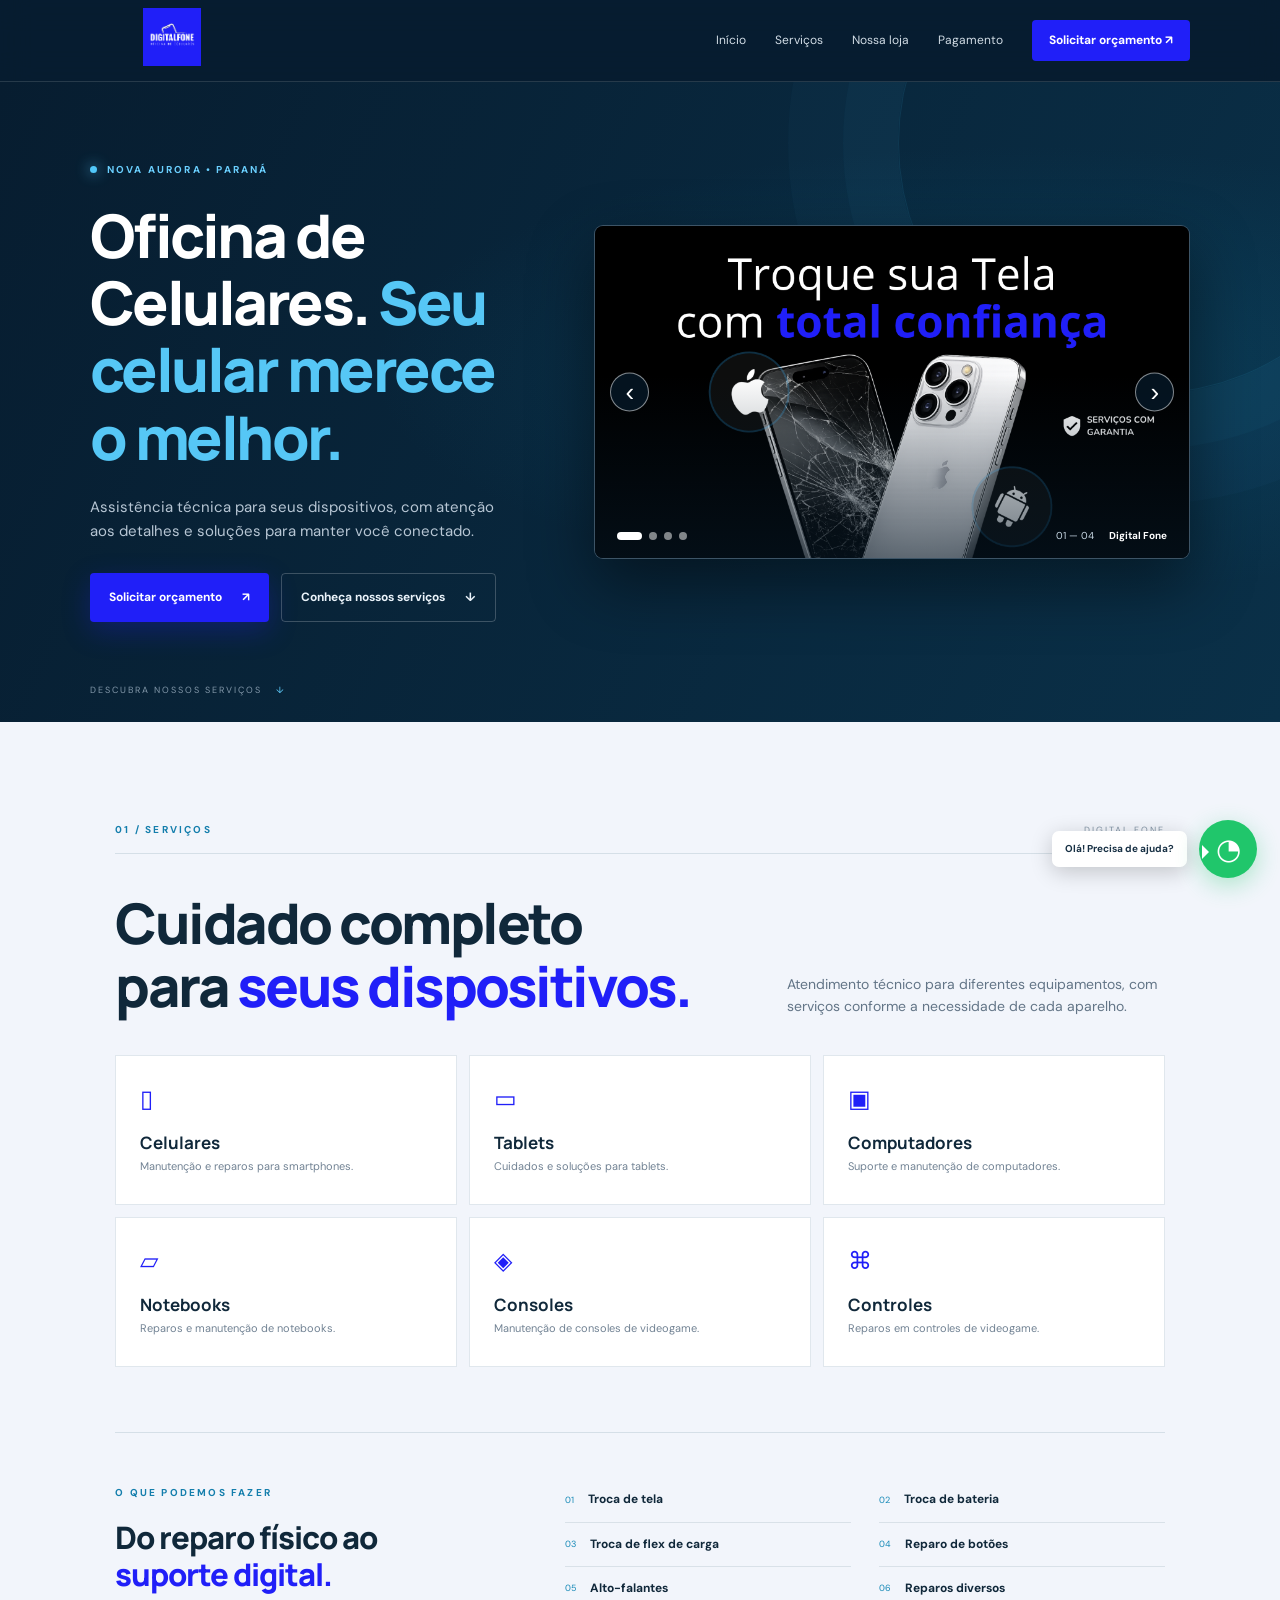
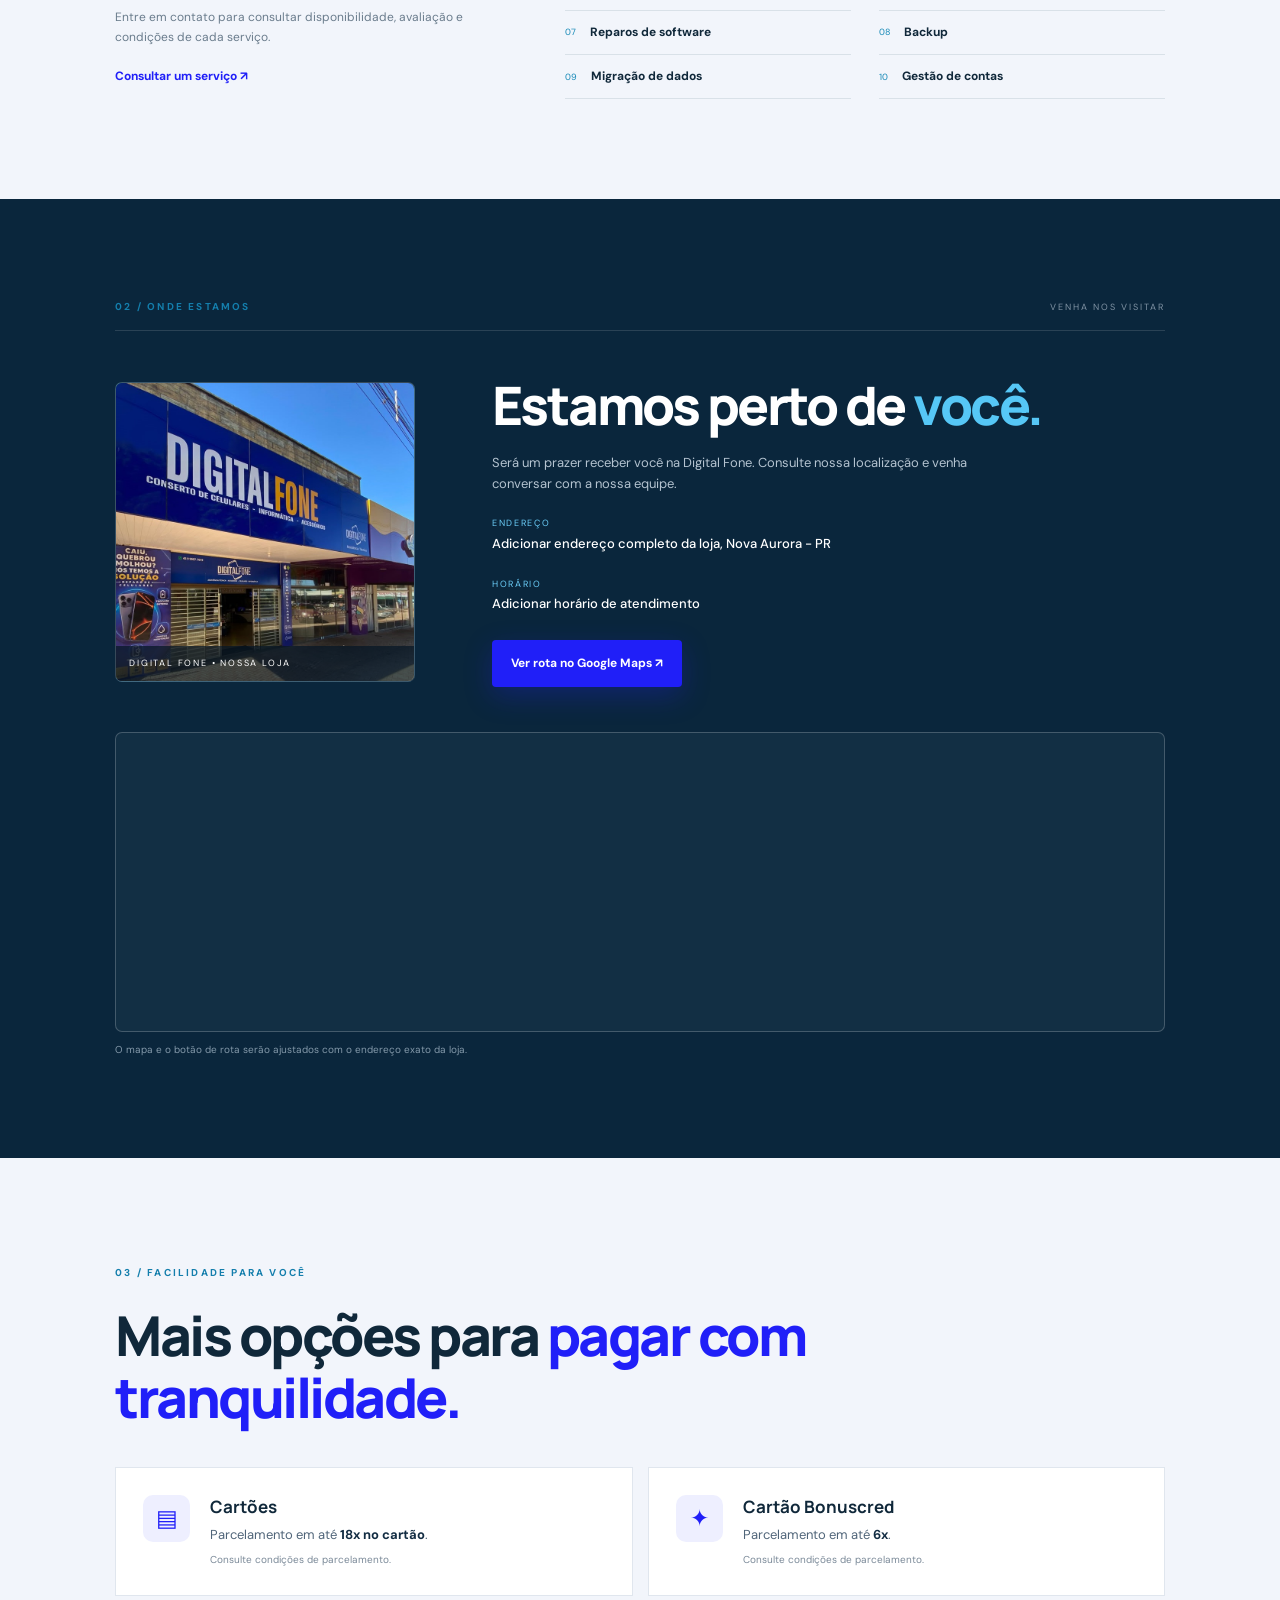
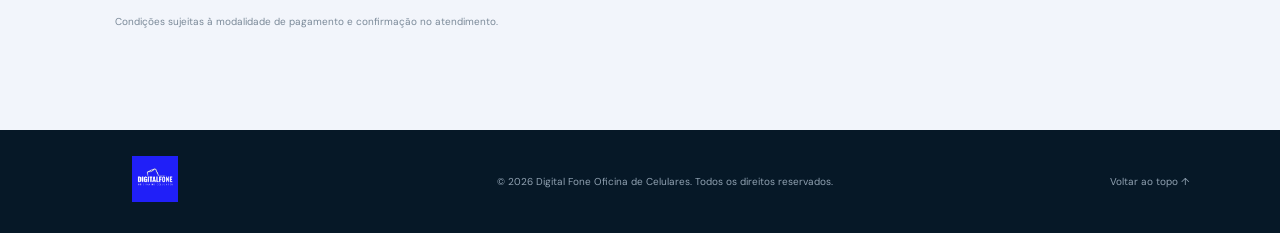
==== index.html @ 297980bb "index.html" ====
<!DOCTYPE html>
<html lang="pt-BR">
<head>
  <meta charset="UTF-8">
  <meta name="viewport" content="width=device-width, initial-scale=1.0">
  <meta name="theme-color" content="#201ff8">
  <meta name="description" content="Digital Fone Oficina de Celulares — assistência técnica para celulares, tablets, computadores, notebooks e videogames.">
  <title>Digital Fone | Oficina de Celulares</title>
  <link rel="preconnect" href="https://fonts.googleapis.com">
  <link rel="preconnect" href="https://fonts.gstatic.com" crossorigin>
  <link href="https://fonts.googleapis.com/css2?family=DM+Sans:wght@400;500;600;700&family=Manrope:wght@400;500;600;700;800&display=swap" rel="stylesheet">
  <link rel="stylesheet" href="style.css">
</head>
<body>
  <header class="topbar">
    <a class="brand" href="#inicio" aria-label="Digital Fone - início"><img src="assets/logo.png" alt="Digital Fone Oficina de Celulares"></a>
    <button class="menu-toggle" aria-label="Abrir menu" aria-expanded="false">☰</button>
    <nav class="nav" aria-label="Navegação principal">
      <a href="#inicio">Início</a><a href="#servicos">Serviços</a><a href="#loja">Nossa loja</a><a href="#pagamento">Pagamento</a>
      <a class="nav-button whatsapp-link" href="#" target="_blank" rel="noopener">Solicitar orçamento ↗</a>
    </nav>
  </header>

  <main>
    <section class="hero" id="inicio">
      <div class="hero-copy">
        <span class="eyebrow"><i></i> NOVA AURORA • PARANÁ</span>
        <h1>Oficina de Celulares. <em>Seu celular merece o melhor.</em></h1>
        <p>Assistência técnica para seus dispositivos, com atenção aos detalhes e soluções para manter você conectado.</p>
        <div class="hero-actions">
          <a class="button primary whatsapp-link" href="#" target="_blank" rel="noopener">Solicitar orçamento <span>↗</span></a>
          <a class="button secondary" href="#servicos">Conheça nossos serviços <span>↓</span></a>
        </div>
      </div>
      <div class="slider" aria-label="Destaques da Digital Fone">
        <div class="slides">
          <div class="slide active"><img src="assets/img1.png" alt="Destaque Digital Fone 1"></div>
          <div class="slide"><img src="assets/img2.png" alt="Destaque Digital Fone 2"></div>
          <div class="slide"><img src="assets/img3.png" alt="Destaque Digital Fone 3"></div>
          <div class="slide"><img src="assets/img4.png" alt="Destaque Digital Fone 4"></div>
        </div>
        <button class="slider-arrow prev" aria-label="Imagem anterior">‹</button>
        <button class="slider-arrow next" aria-label="Próxima imagem">›</button>
        <div class="slider-dots" aria-label="Selecionar imagem">
          <button class="dot active" aria-label="Ir para imagem 1"></button><button class="dot" aria-label="Ir para imagem 2"></button><button class="dot" aria-label="Ir para imagem 3"></button><button class="dot" aria-label="Ir para imagem 4"></button>
        </div>
        <div class="slider-caption"><span>01 — 04</span><b>Digital Fone</b></div>
      </div>
      <a class="down-cue" href="#servicos">DESCUBRA NOSSOS SERVIÇOS <span>↓</span></a>
    </section>

    <section class="services section" id="servicos">
      <div class="section-top"><span class="kicker">01 / SERVIÇOS</span><span class="section-index">DIGITAL FONE</span></div>
      <div class="section-heading"><h2>Cuidado completo para <em>seus dispositivos.</em></h2><p>Atendimento técnico para diferentes equipamentos, com serviços conforme a necessidade de cada aparelho.</p></div>
      <div class="device-grid">
        <article class="device-card"><span class="device-icon">▯</span><h3>Celulares</h3><p>Manutenção e reparos para smartphones.</p></article>
        <article class="device-card"><span class="device-icon">▭</span><h3>Tablets</h3><p>Cuidados e soluções para tablets.</p></article>
        <article class="device-card"><span class="device-icon">▣</span><h3>Computadores</h3><p>Suporte e manutenção de computadores.</p></article>
        <article class="device-card"><span class="device-icon">▱</span><h3>Notebooks</h3><p>Reparos e manutenção de notebooks.</p></article>
        <article class="device-card"><span class="device-icon">◈</span><h3>Consoles</h3><p>Manutenção de consoles de videogame.</p></article>
        <article class="device-card"><span class="device-icon">⌘</span><h3>Controles</h3><p>Reparos em controles de videogame.</p></article>
      </div>
      <div class="repair-area">
        <div class="repair-intro"><span class="kicker">O QUE PODEMOS FAZER</span><h3>Do reparo físico ao <em>suporte digital.</em></h3><p>Entre em contato para consultar disponibilidade, avaliação e condições de cada serviço.</p><a class="text-link whatsapp-link" href="#" target="_blank" rel="noopener">Consultar um serviço ↗</a></div>
        <div class="repair-list">
          <div><span>01</span><b>Troca de tela</b></div><div><span>02</span><b>Troca de bateria</b></div>
          <div><span>03</span><b>Troca de flex de carga</b></div><div><span>04</span><b>Reparo de botões</b></div>
          <div><span>05</span><b>Alto-falantes</b></div><div><span>06</span><b>Reparos diversos</b></div>
          <div><span>07</span><b>Reparos de software</b></div><div><span>08</span><b>Backup</b></div>
          <div><span>09</span><b>Migração de dados</b></div><div><span>10</span><b>Gestão de contas</b></div>
        </div>
      </div>
    </section>

    <section class="store section" id="loja">
      <div class="section-top"><span class="kicker">02 / ONDE ESTAMOS</span><span class="section-index">VENHA NOS VISITAR</span></div>
      <div class="store-layout">
        <div class="store-photo"><img src="assets/fachada.png" alt="Fachada da loja Digital Fone"><span class="photo-label">DIGITAL FONE • NOSSA LOJA</span></div>
        <div class="store-info"><h2>Estamos perto de <em>você.</em></h2><p>Será um prazer receber você na Digital Fone. Consulte nossa localização e venha conversar com a nossa equipe.</p>
          <div class="info-line"><span>ENDEREÇO</span><b data-address>Praça dos Pioneiros nº39 Centro, Nova Aurora-PR</b></div>
          <div class="info-line"><span>HORÁRIO</span><b data-hours>Seg a Sex manhã 08:30h às 12h Tarde 13h às 18h</b></div>
          <a class="button primary" id="map-link" href="https://www.google.com/maps/search/?api=1&query=Digital+Fone+Nova+Aurora+PR" target="_blank" rel="noopener">Ver rota no Google Maps ↗</a>
        </div>
      </div>
      <div class="map-frame"><iframe title="Mapa de localização da Digital Fone" src="https://www.google.com/maps?q=Digital%20Fone%20Nova%20Aurora%20PR&output=embed" loading="lazy" referrerpolicy="no-referrer-when-downgrade"></iframe></div>
      <p class="map-note">O mapa e o botão de rota serão ajustados com o endereço exato da loja.</p>
    </section>

    <section class="payments section" id="pagamento">
      <div class="payment-content"><span class="kicker">03 / FACILIDADE PARA VOCÊ</span><h2>Mais opções para <em>pagar com tranquilidade.</em></h2>
        <div class="payment-cards">
          <article class="payment-card"><span class="payment-symbol">▤</span><div><h3>Cartões</h3><p>Parcelamento em até <strong>18x no cartão</strong>.</p><small>Consulte condições de parcelamento.</small></div></article>
          <article class="payment-card"><span class="payment-symbol">✦</span><div><h3>Cartão Bonuscred</h3><p>Parcelamento em até <strong>6x</strong>.</p><small>Consulte condições de parcelamento.</small></div></article>
        </div>
        <p class="payment-footnote">Condições sujeitas à modalidade de pagamento e confirmação no atendimento.</p>
      </div>
    </section>
  </main>

  <footer class="footer">
    <a class="footer-brand" href="#inicio"><img src="assets/logo.png" alt="Digital Fone"></a>
    <span>© <span id="year"></span> Digital Fone Oficina de Celulares. Todos os direitos reservados.</span>
    <a href="#inicio">Voltar ao topo ↑</a>
  </footer>

  <a class="whatsapp-float whatsapp-link" href="#" target="_blank" rel="noopener" aria-label="Fale com a Digital Fone pelo WhatsApp"><span class="whatsapp-tooltip">Olá! Precisa de ajuda?</span><span class="whatsapp-mark">◔</span></a>
  <script src="script.js"></script>
</body>
</html>
---- style.css ----
:root{--petrol:#082b42;--deep:#071d30;--tech:#087eae;--accent:#201ff8;--ice:#f2f5fb;--white:#fff;--ink:#10283a;--muted:#aebdca;--line:rgba(255,255,255,.13)}
*{box-sizing:border-box;margin:0;padding:0}html{scroll-behavior:smooth;scroll-padding-top:88px}body{font-family:"DM Sans",sans-serif;background:var(--deep);color:var(--white);line-height:1.6}a{color:inherit;text-decoration:none}.topbar{height:82px;padding:0 7vw;display:flex;align-items:center;justify-content:space-between;position:sticky;top:0;z-index:50;background:rgba(7,29,48,.94);backdrop-filter:blur(15px);border-bottom:1px solid var(--line)}.brand img{width:165px;height:58px;object-fit:contain}.nav{display:flex;align-items:center;gap:29px;font-size:12px;color:#d1dce6}.nav a:not(.nav-button):hover{color:#62cfff}.nav-button{background:var(--accent);padding:11px 17px;border-radius:4px;color:#fff;font-weight:700}.menu-toggle{display:none;background:none;color:white;border:0;font-size:27px}.hero{min-height:640px;padding:70px 7vw 90px;display:grid;grid-template-columns:.85fr 1.15fr;gap:5vw;align-items:center;position:relative;overflow:hidden;background:radial-gradient(ellipse at 80% 45%,#0d5b7c55,transparent 45%),linear-gradient(115deg,#071d30,#0a3048)}.hero:before{content:"";position:absolute;width:500px;height:500px;border:1px solid #3aa8d422;border-radius:50%;right:-120px;top:-190px;box-shadow:0 0 0 55px #3aa8d20a,0 0 0 110px #3aa8d208}.hero-copy,.slider{position:relative;z-index:1}.eyebrow,.kicker{font-size:10px;letter-spacing:2.2px;color:#6bd0ff;font-weight:700}.eyebrow{display:flex;align-items:center;gap:10px}.eyebrow i{width:7px;height:7px;background:#51c8fa;border-radius:50%;box-shadow:0 0 14px #51c8fa}.hero h1,h2{font:800 clamp(38px,4.7vw,62px)/1.12 Manrope,sans-serif;letter-spacing:-2.5px;margin:24px 0}.hero h1 em,h2 em{font-style:normal;color:#56c7f6}.hero-copy>p{font-size:15px;color:#b7c6d4;max-width:430px}.hero-actions{display:flex;gap:12px;flex-wrap:wrap;margin-top:30px}.button{display:inline-flex;align-items:center;justify-content:space-between;gap:20px;padding:14px 19px;font-size:12px;font-weight:700;border-radius:4px;transition:.25s}.button:hover{transform:translateY(-3px)}.primary{background:var(--accent);color:#fff;box-shadow:0 9px 28px #201ff844}.secondary{border:1px solid #ffffff36;color:#eaf3fa}.slider{width:100%;aspect-ratio:1140/640;overflow:hidden;border-radius:9px;border:1px solid #ffffff30;box-shadow:0 25px 65px #0007;background:#102c43}.slides,.slide{position:absolute;inset:0}.slide{opacity:0;transition:opacity .8s ease}.slide.active{opacity:1}.slide img{width:100%;height:100%;object-fit:cover;display:block}.slider:after{content:"";position:absolute;inset:45% 0 0;background:linear-gradient(transparent,#06172599);pointer-events:none}.slider-arrow{position:absolute;z-index:3;top:50%;transform:translateY(-50%);width:39px;height:39px;border-radius:50%;border:1px solid #ffffff80;background:#071d30a8;color:#fff;font-size:26px;cursor:pointer}.slider-arrow:hover{background:var(--accent)}.prev{left:15px}.next{right:15px}.slider-dots{position:absolute;z-index:4;bottom:18px;left:22px;display:flex;gap:7px}.dot{width:8px;height:8px;border:0;border-radius:10px;background:#ffffff80;cursor:pointer;transition:.25s}.dot.active{width:25px;background:#fff}.slider-caption{position:absolute;z-index:4;right:22px;bottom:14px;display:flex;gap:15px;align-items:center;font-size:10px;color:#fff}.slider-caption span{color:#c9d9e5}.down-cue{position:absolute;bottom:25px;left:7vw;color:#8398aa;font-size:9px;letter-spacing:2px}.down-cue span{color:#60cfff;margin-left:10px}.section{padding:100px 9vw}.services{background:var(--ice);color:var(--ink)}.section-top{display:flex;justify-content:space-between;align-items:center;border-bottom:1px solid #d5dfe7;padding-bottom:15px}.services .kicker,.store .kicker,.payments .kicker{color:#147eac}.section-index{font-size:9px;letter-spacing:2px;color:#8093a4}.section-heading{display:grid;grid-template-columns:1fr .65fr;gap:7vw;align-items:end;margin:38px 0}.section-heading h2{font-size:clamp(37px,4.5vw,56px);margin:0}.section-heading h2 em{color:var(--accent)}.section-heading p{font-size:14px;color:#637587;max-width:370px}.device-grid{display:grid;grid-template-columns:repeat(3,1fr);gap:12px}.device-card{background:#fff;padding:24px;border:1px solid #e0e7ed;min-height:150px;transition:.3s}.device-card:hover{transform:translateY(-5px);border-color:#201ff866;box-shadow:0 15px 30px #0c2b4210}.device-icon{font-size:24px;color:var(--accent)}.device-card h3{font:700 17px Manrope;margin:12px 0 4px}.device-card p{font-size:11px;color:#728394}.repair-area{margin-top:65px;display:grid;grid-template-columns:.75fr 1.25fr;gap:7vw;padding-top:45px;border-top:1px solid #d5dfe7}.repair-intro h3{font:800 31px/1.2 Manrope;letter-spacing:-1px;margin:15px 0}.repair-intro h3 em{font-style:normal;color:var(--accent)}.repair-intro p{font-size:12px;color:#6a7c8c}.text-link{display:inline-block;margin-top:20px;color:var(--accent);font-size:12px;font-weight:700}.repair-list{display:grid;grid-template-columns:1fr 1fr;column-gap:28px}.repair-list div{display:flex;gap:14px;align-items:center;padding:12px 0;border-bottom:1px solid #d9e1e8}.repair-list span{font-size:9px;color:#1689b7}.repair-list b{font-size:12px}.store{background:#0a263c}.store .section-top{border-color:var(--line)}.store-layout{display:grid;grid-template-columns:300px 1fr;gap:6vw;align-items:center;padding:45px 0}.store-photo{width:300px;height:300px;position:relative;border-radius:7px;overflow:hidden;background:linear-gradient(135deg,#154764,#071d30);border:1px solid #ffffff30}.store-photo img{width:100%;height:100%;object-fit:cover;display:block}.photo-label{position:absolute;bottom:0;left:0;right:0;padding:10px 13px;background:#061725bb;font-size:9px;letter-spacing:1.8px}.store-info h2{font-size:clamp(37px,4.3vw,53px);margin:0 0 17px}.store-info>p{font-size:13px;color:#b4c3d0;max-width:480px}.info-line{display:grid;gap:3px;margin-top:22px}.info-line span{font-size:9px;letter-spacing:1.7px;color:#6bcdf8}.info-line b{font-size:13px;font-weight:500}.store-info .button{margin-top:25px}.map-frame{height:300px;border-radius:7px;overflow:hidden;border:1px solid #ffffff35;background:#122f44}.map-frame iframe{width:100%;height:100%;border:0;filter:saturate(.8)}.map-note{font-size:10px;color:#8499aa;margin-top:10px}.payments{background:#f2f5fb;color:var(--ink)}.payment-content{max-width:1050px;margin:auto}.payments h2{font-size:clamp(36px,4.4vw,55px);max-width:720px;margin:22px 0 38px}.payments h2 em{color:var(--accent)}.payment-cards{display:grid;grid-template-columns:1fr 1fr;gap:15px}.payment-card{display:flex;gap:20px;align-items:flex-start;background:#fff;border:1px solid #e0e6ee;padding:27px}.payment-symbol{width:47px;height:47px;border-radius:10px;background:#eeefff;color:var(--accent);display:grid;place-items:center;font-size:23px;flex-shrink:0}.payment-card h3{font:700 17px Manrope;margin-bottom:7px}.payment-card p{font-size:13px;color:#506579}.payment-card p strong{color:#132d43}.payment-card small{display:block;font-size:10px;color:#7a8998;margin-top:7px}.payment-footnote{font-size:10px;color:#7a8998;margin-top:18px}.footer{padding:26px 7vw;display:flex;justify-content:space-between;align-items:center;gap:20px;background:#061827;color:#91a2b2;font-size:10px}.footer-brand img{width:130px;height:46px;object-fit:contain}.footer a:last-child:hover{color:#fff}.whatsapp-float{position:fixed;right:23px;bottom:22px;z-index:60;display:flex;align-items:center;gap:12px}.whatsapp-mark{width:58px;height:58px;border-radius:50%;display:grid;place-items:center;background:#20c66b;color:white;font-size:29px;box-shadow:0 7px 25px #20c66b55;animation:pulse 2s infinite}.whatsapp-tooltip{background:#fff;color:#173044;padding:10px 13px;border-radius:7px;font-size:10px;font-weight:700;box-shadow:0 5px 22px #0003;animation:float 3s ease-in-out infinite}.whatsapp-tooltip:after{content:"";position:absolute;right:55px;bottom:19px;border:7px solid transparent;border-left-color:#fff;transform:translateX(100%)}.reveal{opacity:0;transform:translateY(20px);transition:.7s}.reveal.visible{opacity:1;transform:none}@keyframes pulse{50%{box-shadow:0 7px 25px #20c66b55,0 0 0 10px #20c66b18}}@keyframes float{50%{transform:translateY(-5px)}}
@media(max-width:900px){.topbar{padding:0 5vw}.menu-toggle{display:block}.nav{display:none;position:absolute;top:81px;left:0;right:0;padding:22px 6vw;background:#071d30;flex-direction:column;align-items:stretch;gap:17px}.nav.open{display:flex}.nav-button{text-align:center}.hero{grid-template-columns:1fr;padding:65px 6vw 85px;gap:38px}.hero-copy{max-width:650px}.slider{max-width:760px}.section{padding:80px 7vw}.store-layout{grid-template-columns:260px 1fr;gap:35px}.store-photo{width:260px;height:260px}}
@media(max-width:600px){.topbar{height:72px}.brand img{width:145px;height:52px}.nav{top:71px}.hero h1{font-size:43px;letter-spacing:-1.8px}.hero{padding-top:55px}.hero-actions{flex-direction:column}.button{width:100%}.slider-arrow{width:32px;height:32px;font-size:21px}.slider-dots{bottom:12px;left:13px}.slider-caption{right:13px;bottom:8px}.section{padding:68px 6vw}.section-heading{grid-template-columns:1fr;gap:15px;margin:28px 0}.section-heading h2,.payments h2{font-size:39px}.device-grid{grid-template-columns:repeat(2,1fr)}.device-card{padding:17px;min-height:145px}.device-card h3{font-size:14px}.repair-area{grid-template-columns:1fr;gap:25px;margin-top:45px}.repair-list{column-gap:15px}.repair-list b{font-size:10px}.store-layout{grid-template-columns:1fr;gap:28px}.store-photo{width:100%;max-width:300px;height:auto;aspect-ratio:1}.store-info h2{font-size:41px}.map-frame{height:260px}.payment-cards{grid-template-columns:1fr}.payment-card{padding:20px}.footer{padding:23px 6vw;flex-wrap:wrap}.footer span{order:3;width:100%}.whatsapp-float{right:15px;bottom:15px}.whatsapp-mark{width:54px;height:54px}}
@media(prefers-reduced-motion:reduce){*,*::before,*::after{scroll-behavior:auto!important;animation-duration:.01ms!important;transition-duration:.01ms!important}.reveal{opacity:1;transform:none}}
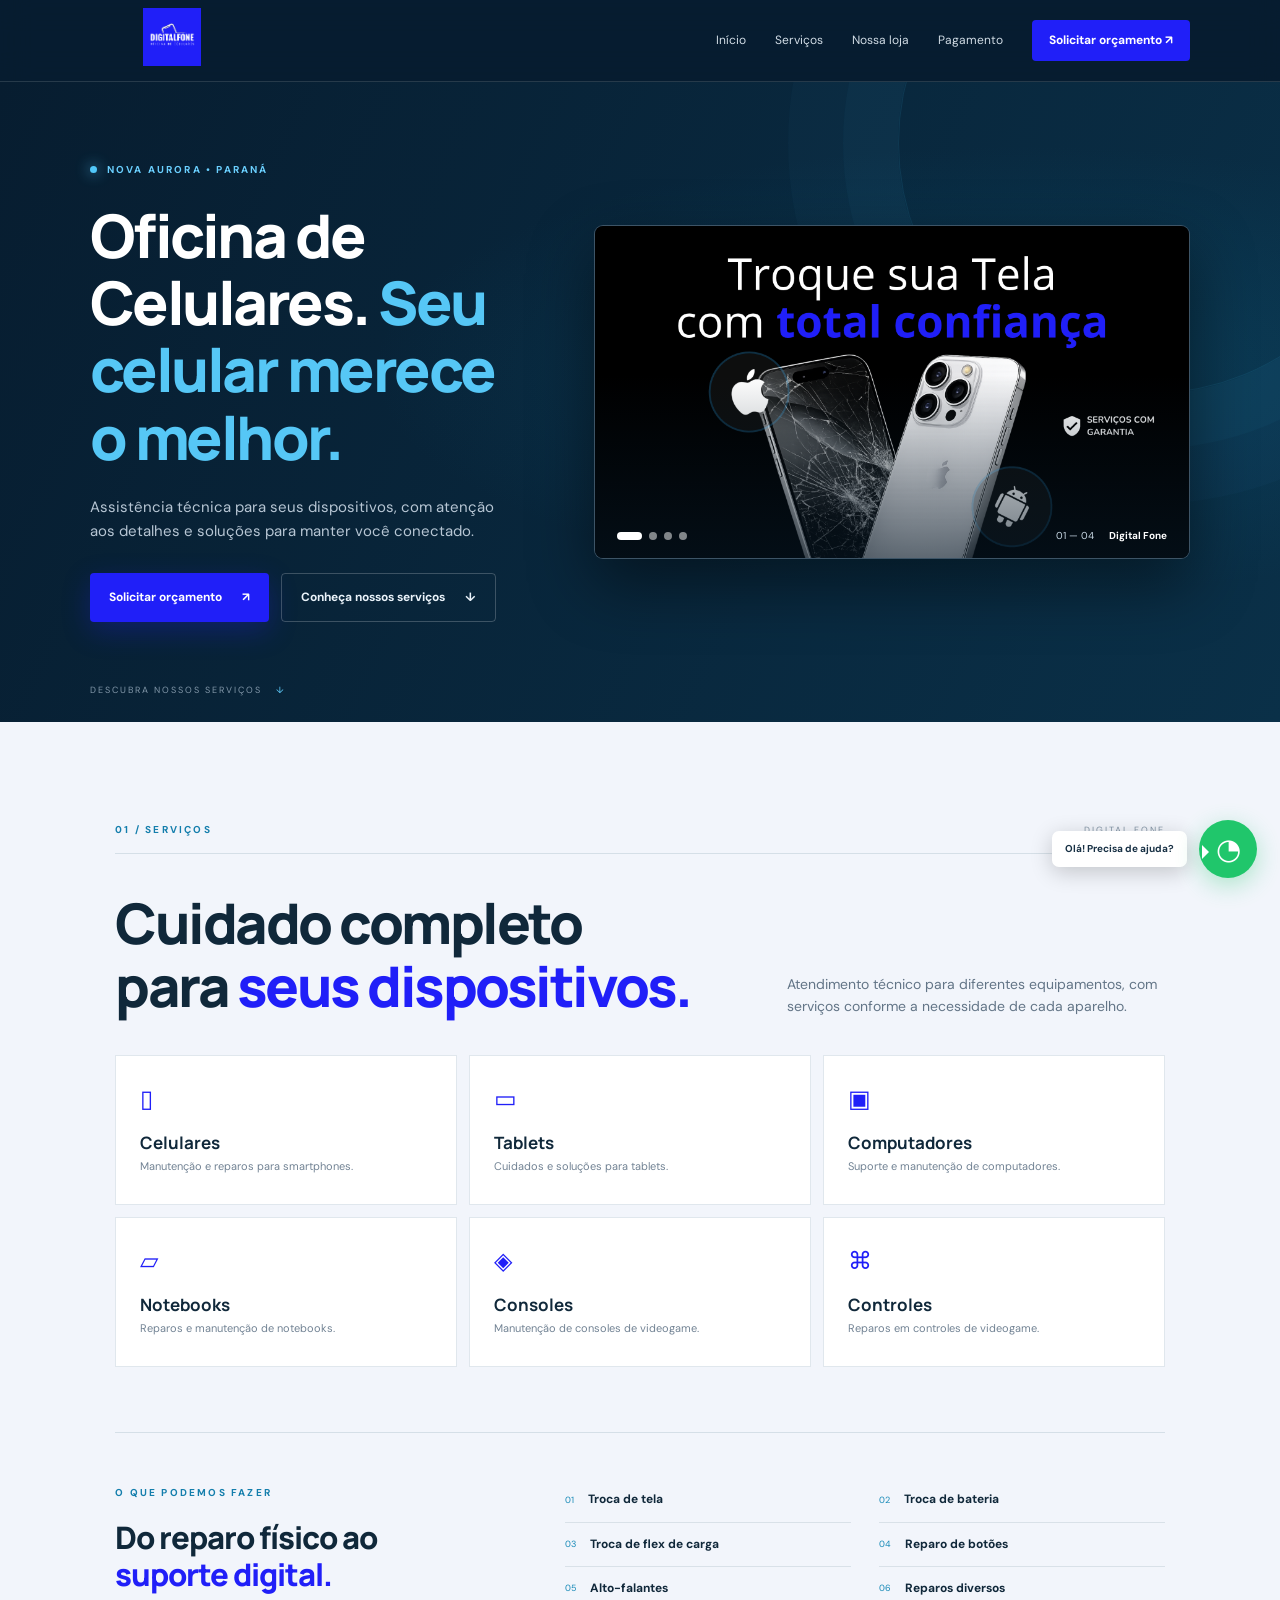
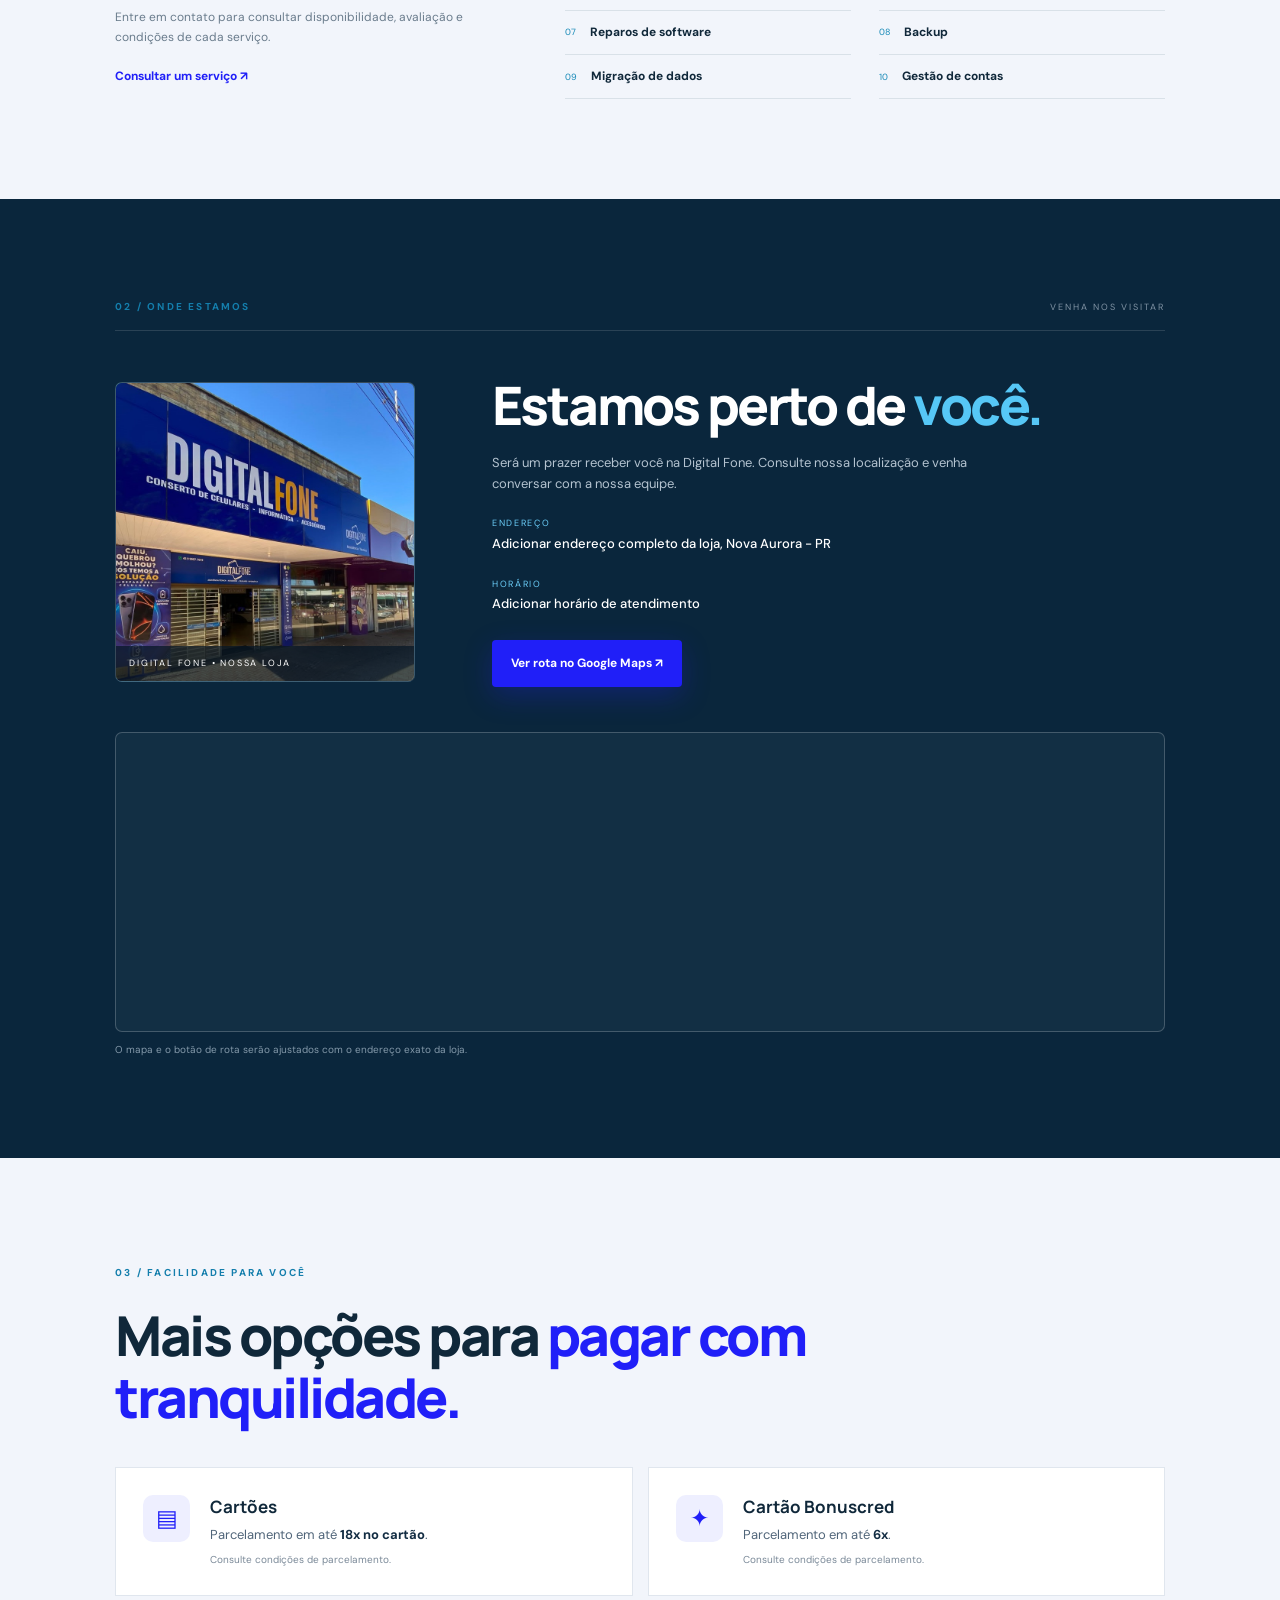
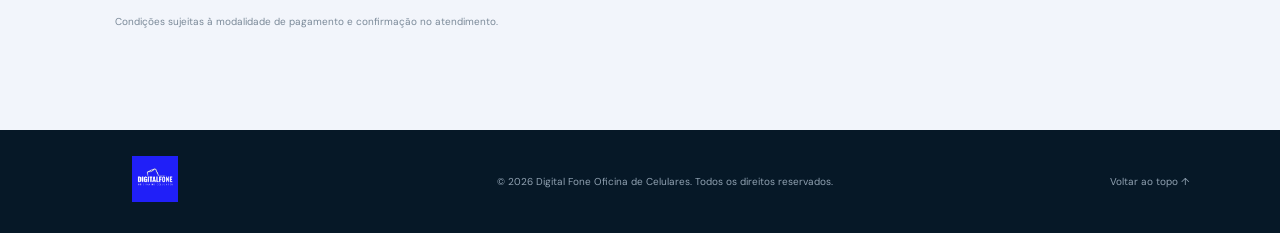
==== commit e850c77f: "index.html" ====
--- a/index.html
+++ b/index.html
@@ -10,6 +10,15 @@
   <link rel="preconnect" href="https://fonts.gstatic.com" crossorigin>
   <link href="https://fonts.googleapis.com/css2?family=DM+Sans:wght@400;500;600;700&family=Manrope:wght@400;500;600;700;800&display=swap" rel="stylesheet">
   <link rel="stylesheet" href="style.css">
+  <script>
+  const whatsappLink = "https://wa.me/5545999077019?text=Olá!%20Acessei%20o%20site%20da%20Digital%20Fone%20e%20gostaria%20de%20um%20orçamento.";
+
+  document.addEventListener("DOMContentLoaded", function () {
+    document.querySelectorAll(".whatsapp-link").forEach(function (link) {
+      link.href = whatsappLink;
+    });
+  });
+</script>
 </head>
 <body>
   <header class="topbar">
@@ -39,8 +48,6 @@
           <div class="slide"><img src="assets/img3.png" alt="Destaque Digital Fone 3"></div>
           <div class="slide"><img src="assets/img4.png" alt="Destaque Digital Fone 4"></div>
         </div>
-        <button class="slider-arrow prev" aria-label="Imagem anterior">‹</button>
-        <button class="slider-arrow next" aria-label="Próxima imagem">›</button>
         <div class="slider-dots" aria-label="Selecionar imagem">
           <button class="dot active" aria-label="Ir para imagem 1"></button><button class="dot" aria-label="Ir para imagem 2"></button><button class="dot" aria-label="Ir para imagem 3"></button><button class="dot" aria-label="Ir para imagem 4"></button>
         </div>
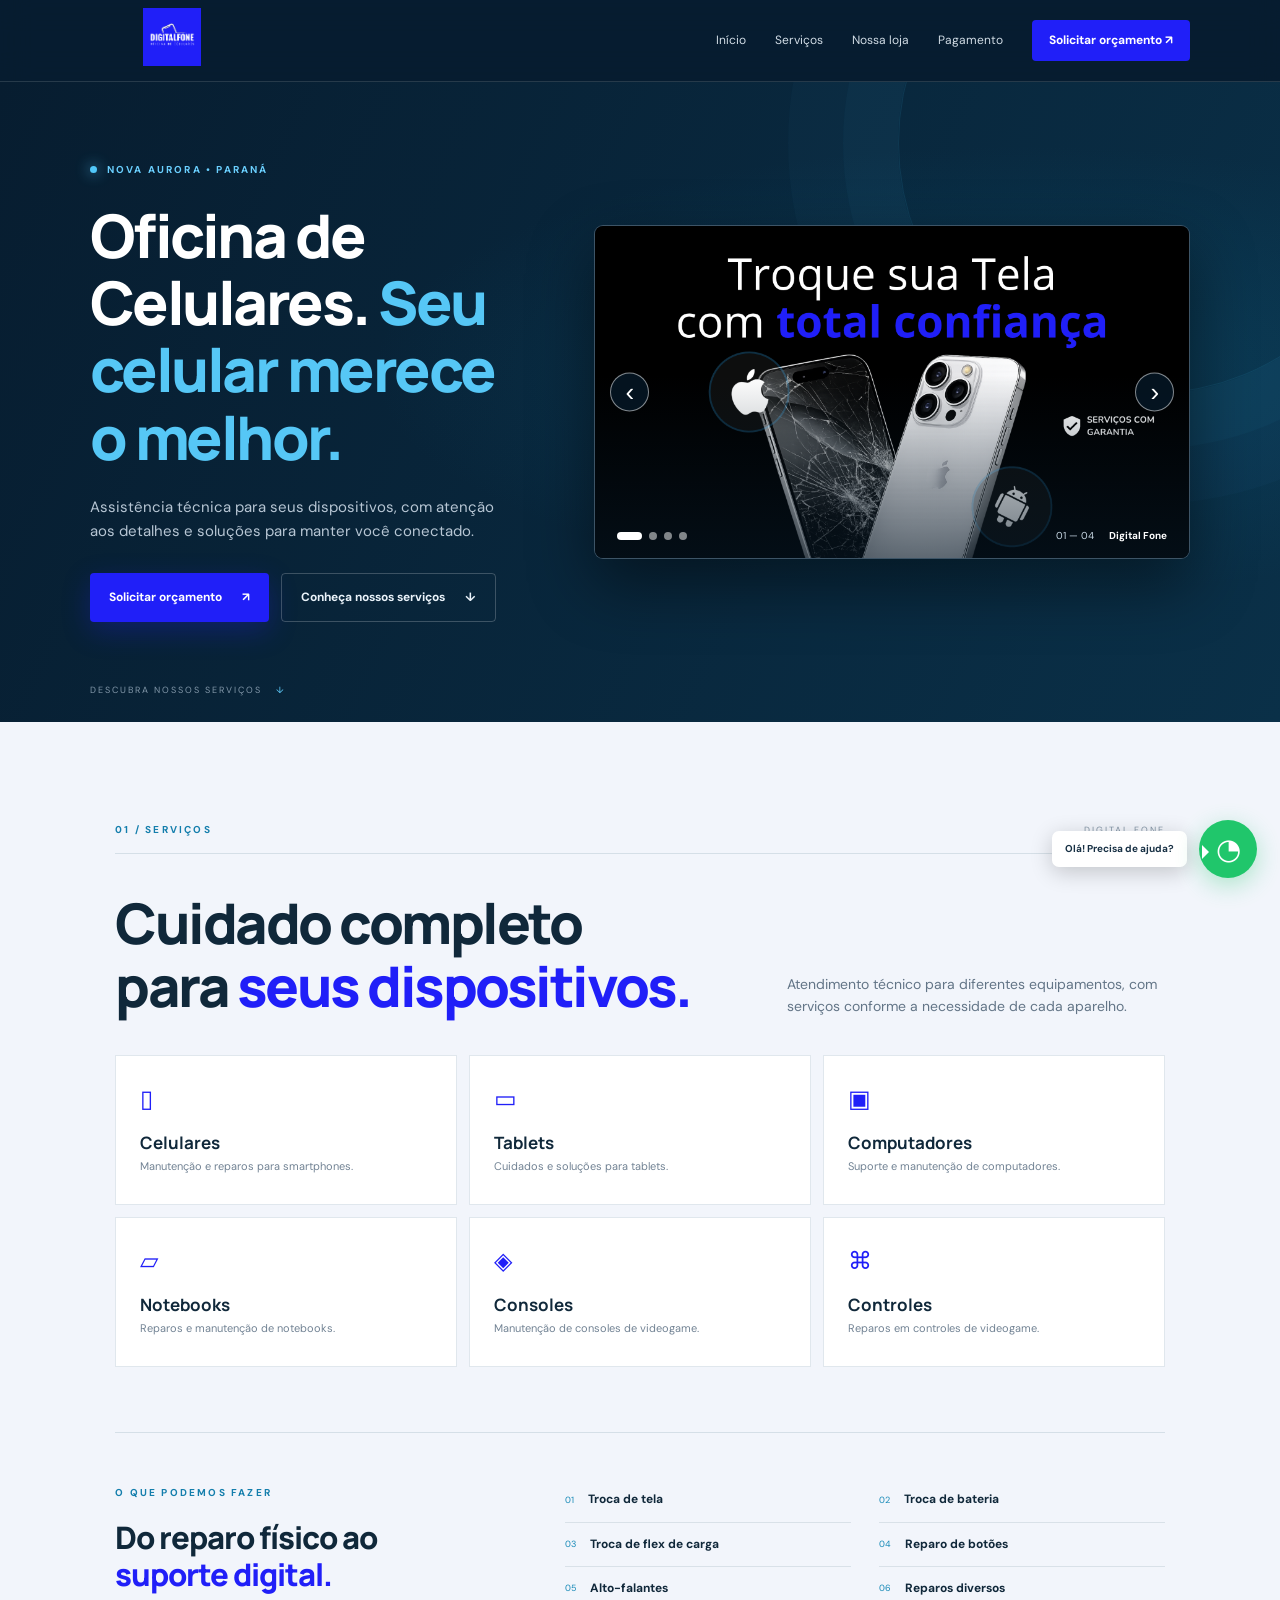
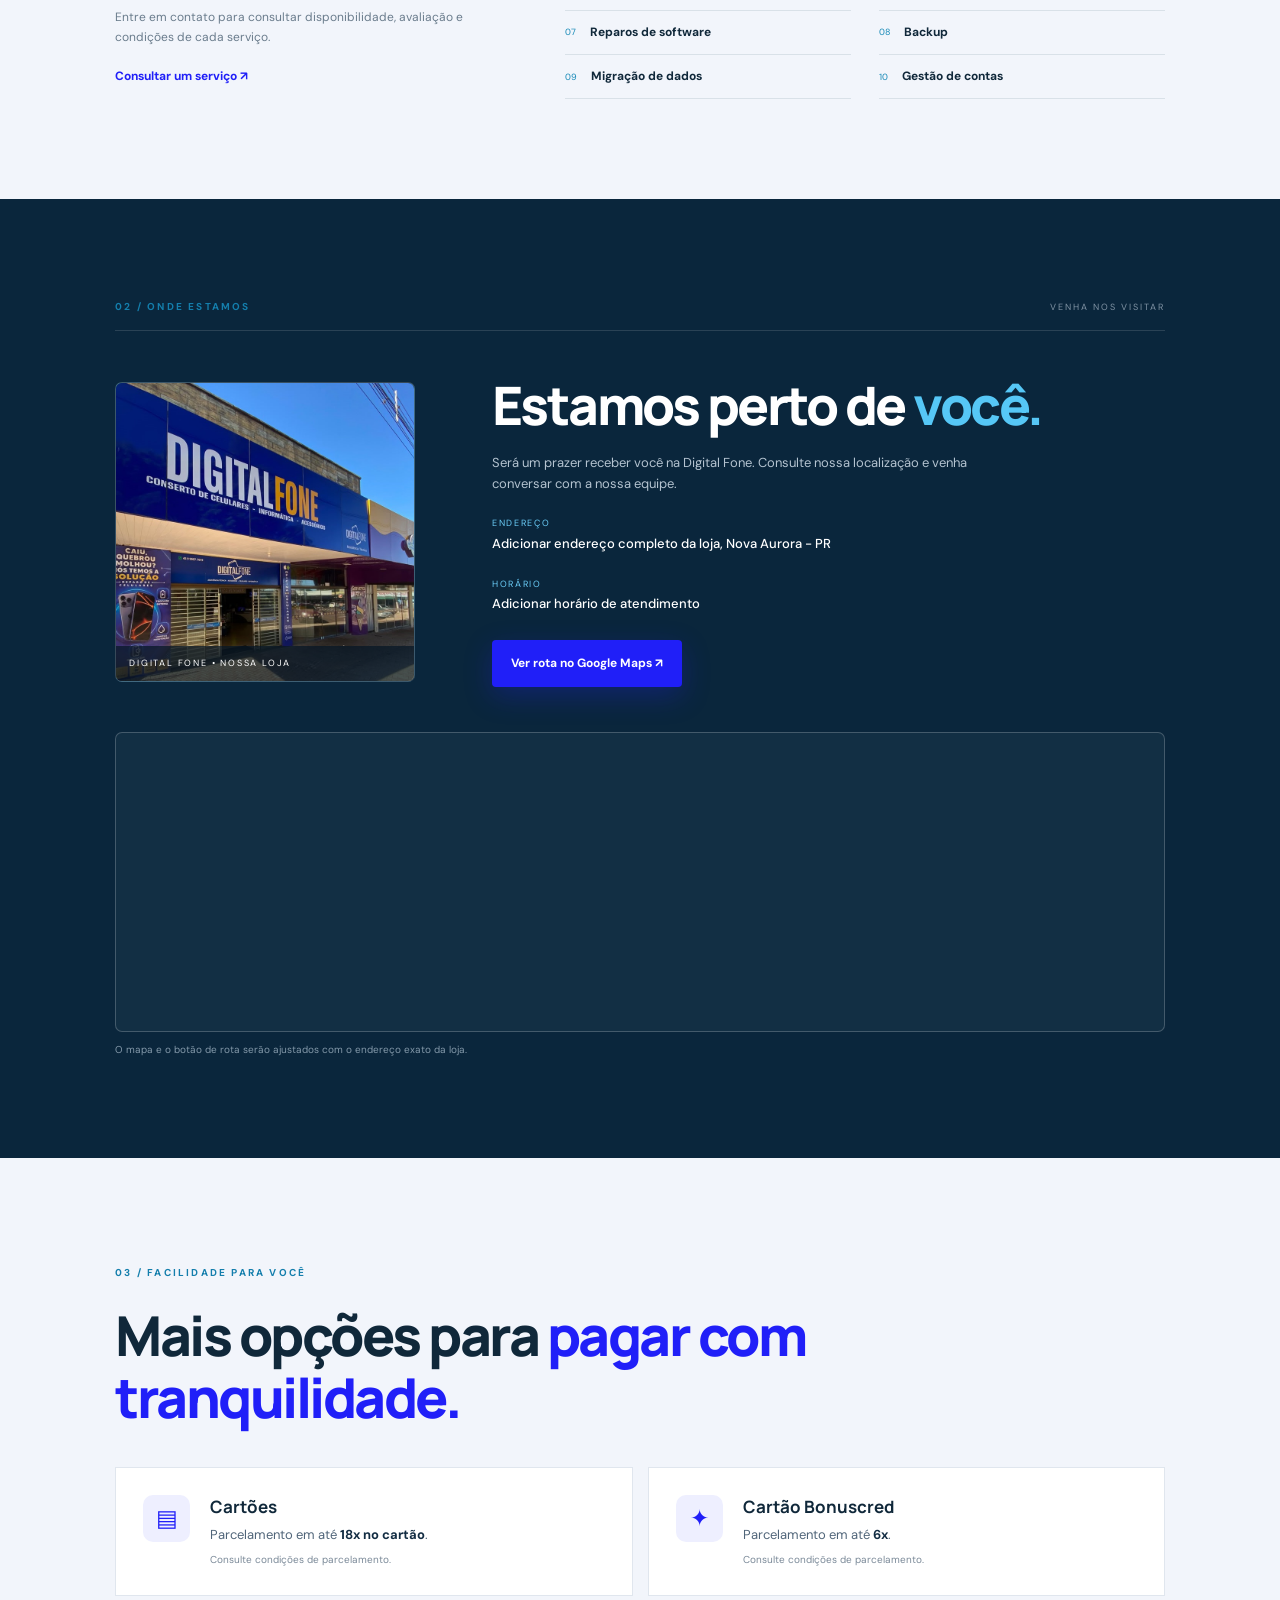
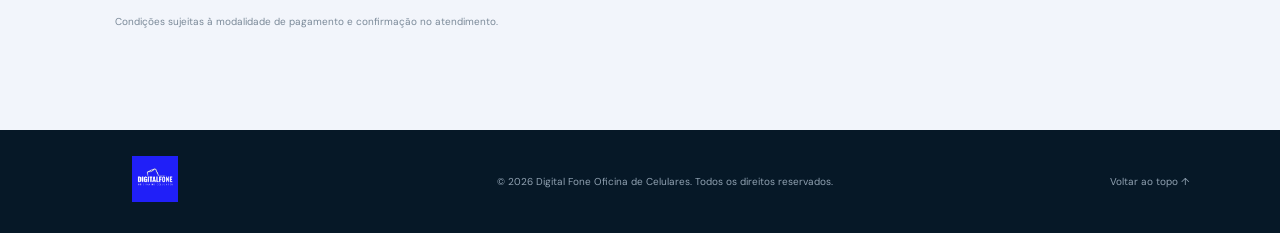
==== commit a123a25c: "Update index.html" ====
--- a/index.html
+++ b/index.html
@@ -48,6 +48,8 @@
           <div class="slide"><img src="assets/img3.png" alt="Destaque Digital Fone 3"></div>
           <div class="slide"><img src="assets/img4.png" alt="Destaque Digital Fone 4"></div>
         </div>
+        <button class="slider-arrow prev" aria-label="Imagem anterior">‹</button>
+        <button class="slider-arrow next" aria-label="Próxima imagem">›</button>
         <div class="slider-dots" aria-label="Selecionar imagem">
           <button class="dot active" aria-label="Ir para imagem 1"></button><button class="dot" aria-label="Ir para imagem 2"></button><button class="dot" aria-label="Ir para imagem 3"></button><button class="dot" aria-label="Ir para imagem 4"></button>
         </div>
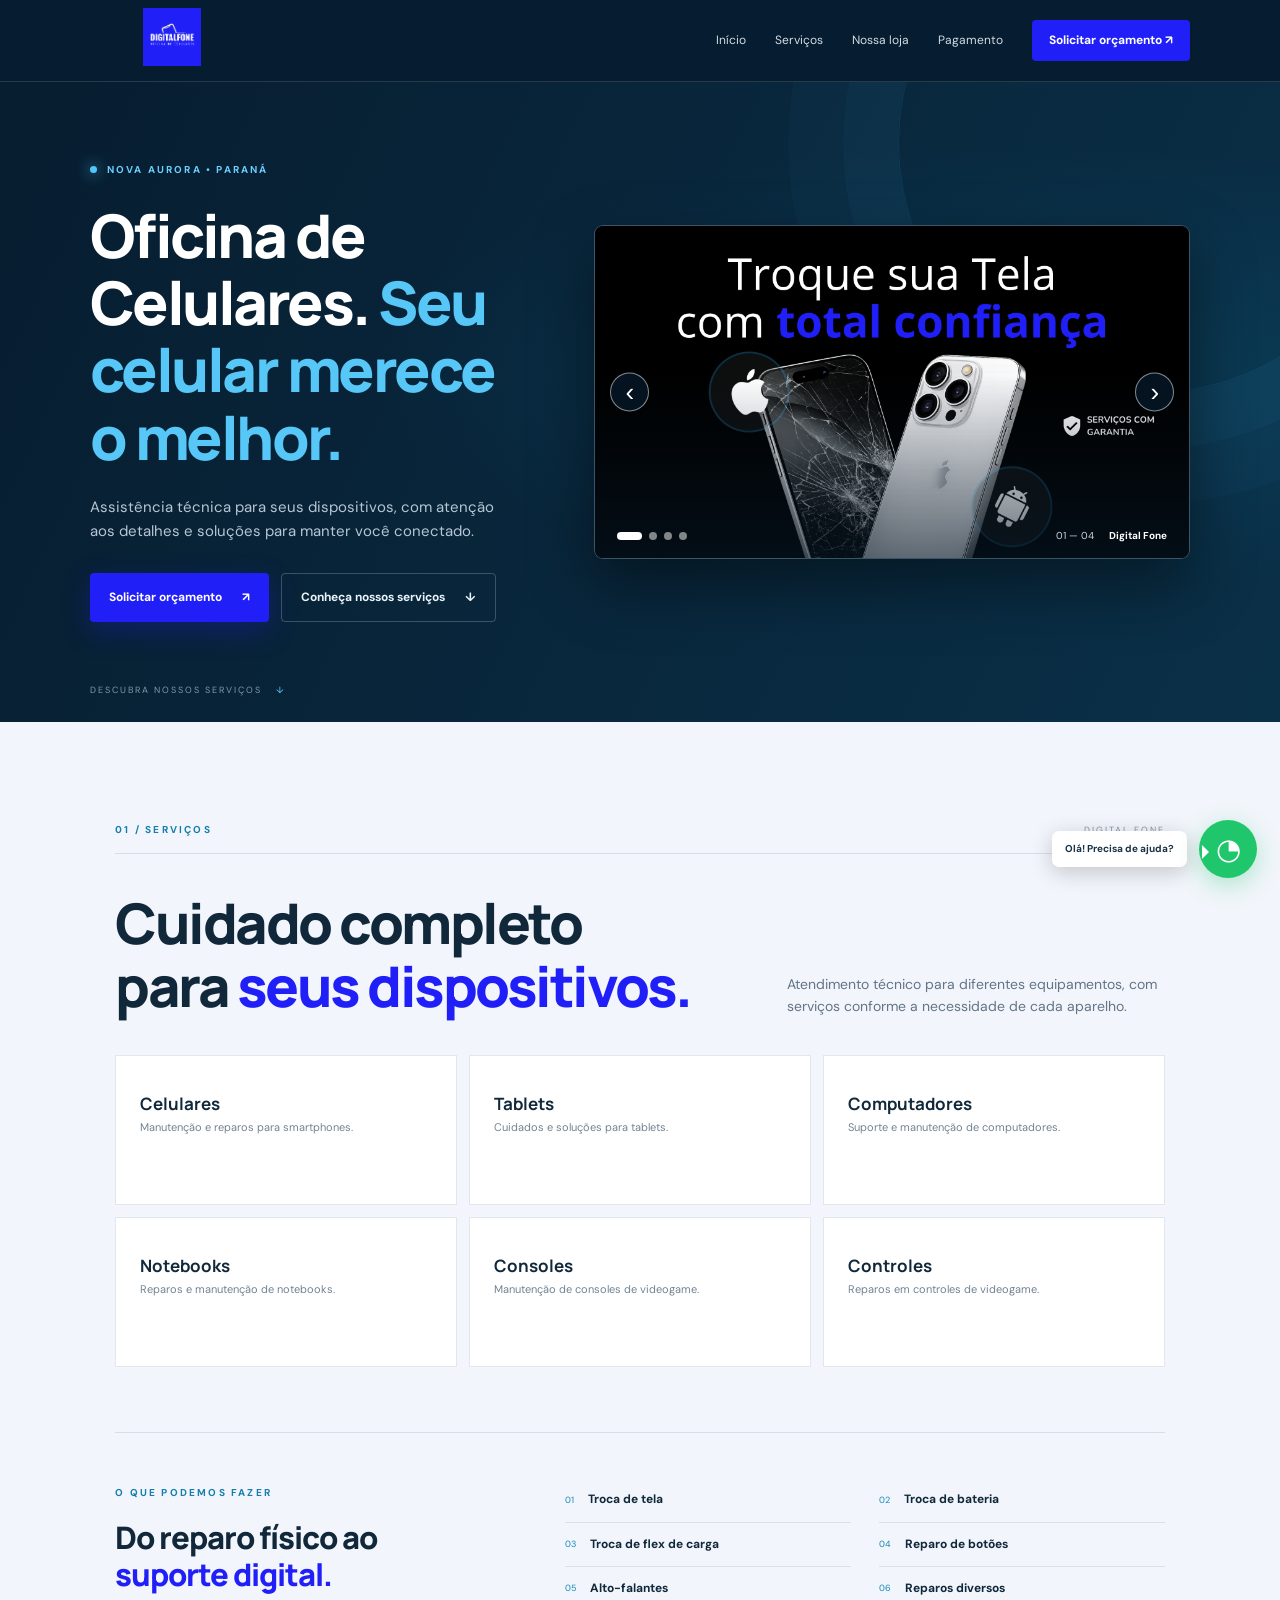
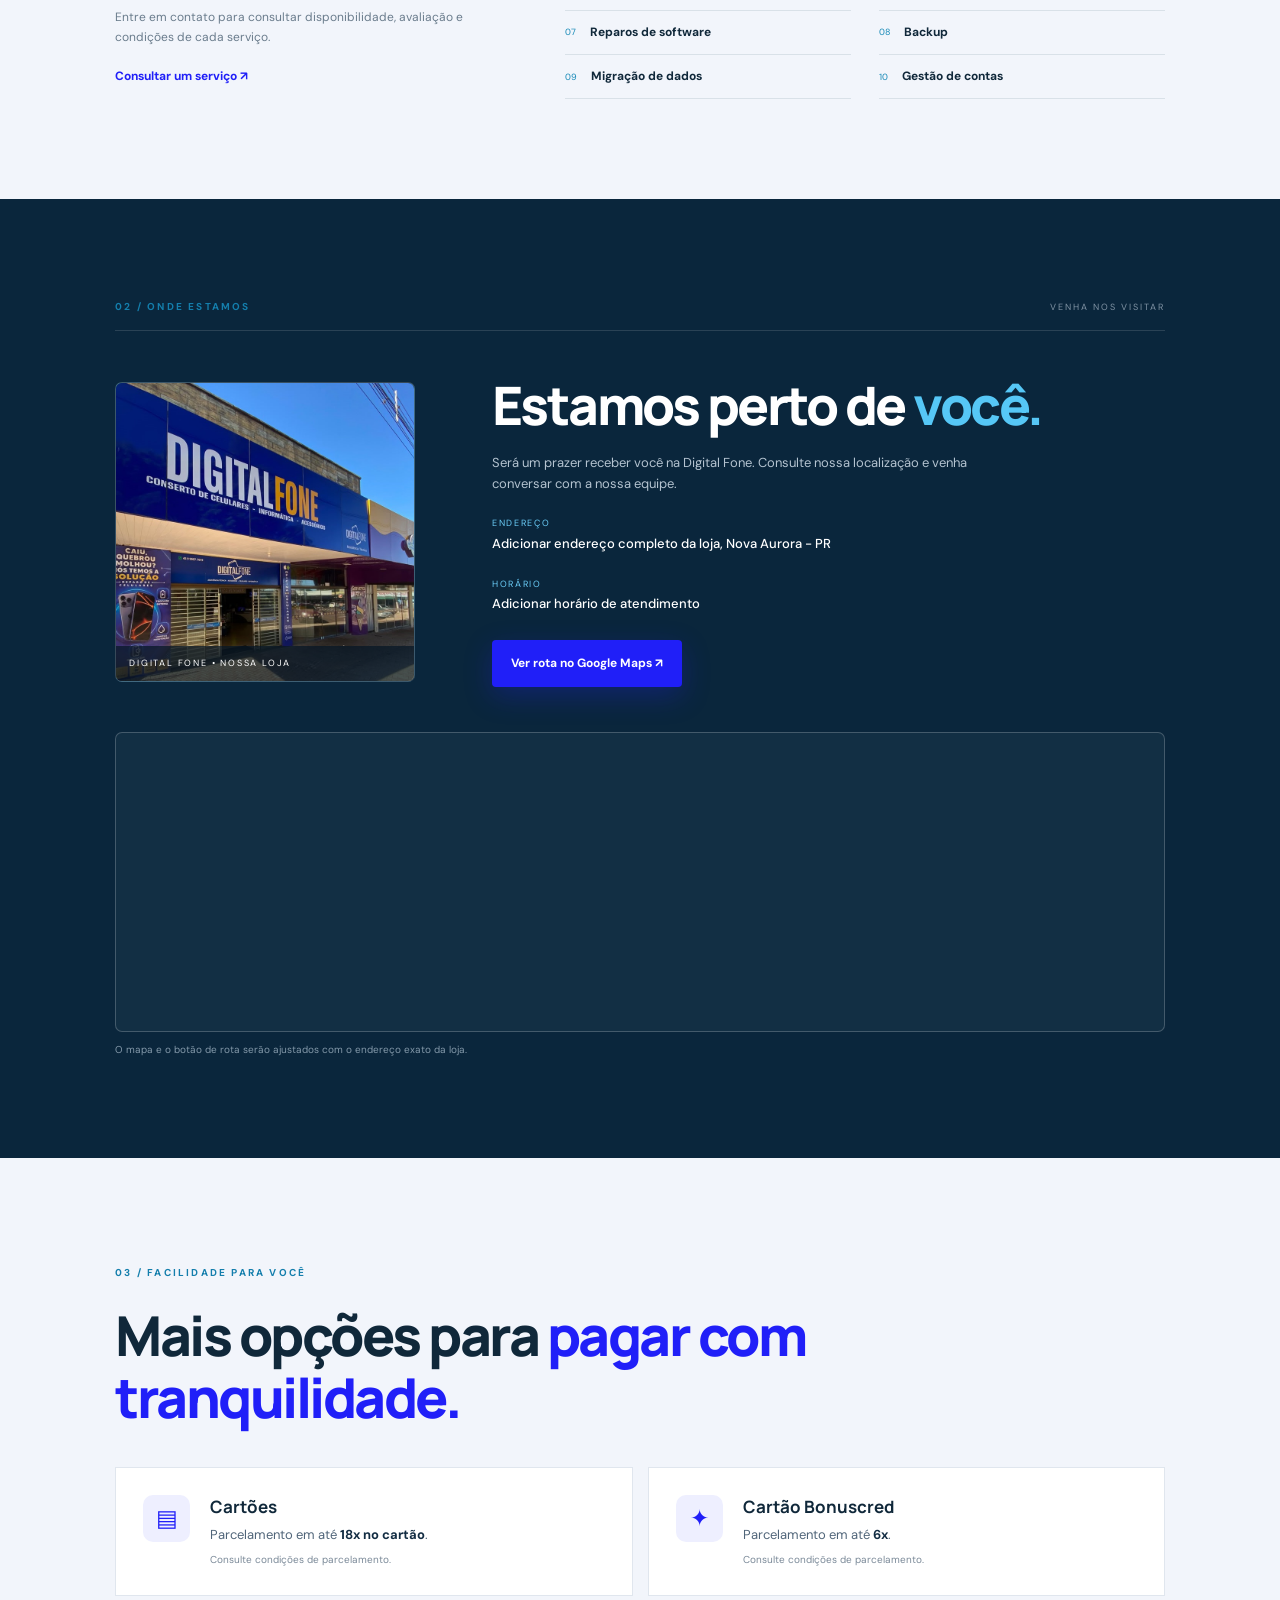
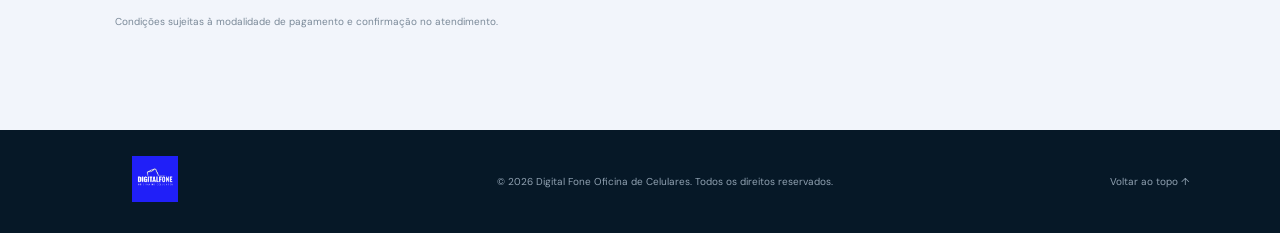
==== commit 81b7c7fc: "Update index.html" ====
--- a/index.html
+++ b/index.html
@@ -61,14 +61,58 @@
     <section class="services section" id="servicos">
       <div class="section-top"><span class="kicker">01 / SERVIÇOS</span><span class="section-index">DIGITAL FONE</span></div>
       <div class="section-heading"><h2>Cuidado completo para <em>seus dispositivos.</em></h2><p>Atendimento técnico para diferentes equipamentos, com serviços conforme a necessidade de cada aparelho.</p></div>
-      <div class="device-grid">
-        <article class="device-card"><span class="device-icon">▯</span><h3>Celulares</h3><p>Manutenção e reparos para smartphones.</p></article>
-        <article class="device-card"><span class="device-icon">▭</span><h3>Tablets</h3><p>Cuidados e soluções para tablets.</p></article>
-        <article class="device-card"><span class="device-icon">▣</span><h3>Computadores</h3><p>Suporte e manutenção de computadores.</p></article>
-        <article class="device-card"><span class="device-icon">▱</span><h3>Notebooks</h3><p>Reparos e manutenção de notebooks.</p></article>
-        <article class="device-card"><span class="device-icon">◈</span><h3>Consoles</h3><p>Manutenção de consoles de videogame.</p></article>
-        <article class="device-card"><span class="device-icon">⌘</span><h3>Controles</h3><p>Reparos em controles de videogame.</p></article>
-      </div>
+      
+<div class="device-grid">
+
+  <article class="device-card">
+    <span class="device-icon">
+      <i class="fa-solid fa-mobile-screen-button"></i>
+    </span>
+    <h3>Celulares</h3>
+    <p>Manutenção e reparos para smartphones.</p>
+  </article>
+
+  <article class="device-card">
+    <span class="device-icon">
+      <i class="fa-solid fa-tablet-screen-button"></i>
+    </span>
+    <h3>Tablets</h3>
+    <p>Cuidados e soluções para tablets.</p>
+  </article>
+
+  <article class="device-card">
+    <span class="device-icon">
+      <i class="fa-solid fa-desktop"></i>
+    </span>
+    <h3>Computadores</h3>
+    <p>Suporte e manutenção de computadores.</p>
+  </article>
+
+  <article class="device-card">
+    <span class="device-icon">
+      <i class="fa-solid fa-laptop"></i>
+    </span>
+    <h3>Notebooks</h3>
+    <p>Reparos e manutenção de notebooks.</p>
+  </article>
+
+  <article class="device-card">
+    <span class="device-icon">
+      <i class="fa-solid fa-gamepad"></i>
+    </span>
+    <h3>Consoles</h3>
+    <p>Manutenção de consoles de videogame.</p>
+  </article>
+
+  <article class="device-card">
+    <span class="device-icon">
+      <i class="fa-solid fa-gamepad"></i>
+    </span>
+    <h3>Controles</h3>
+    <p>Reparos em controles de videogame.</p>
+  </article>
+
+</div>
       <div class="repair-area">
         <div class="repair-intro"><span class="kicker">O QUE PODEMOS FAZER</span><h3>Do reparo físico ao <em>suporte digital.</em></h3><p>Entre em contato para consultar disponibilidade, avaliação e condições de cada serviço.</p><a class="text-link whatsapp-link" href="#" target="_blank" rel="noopener">Consultar um serviço ↗</a></div>
         <div class="repair-list">
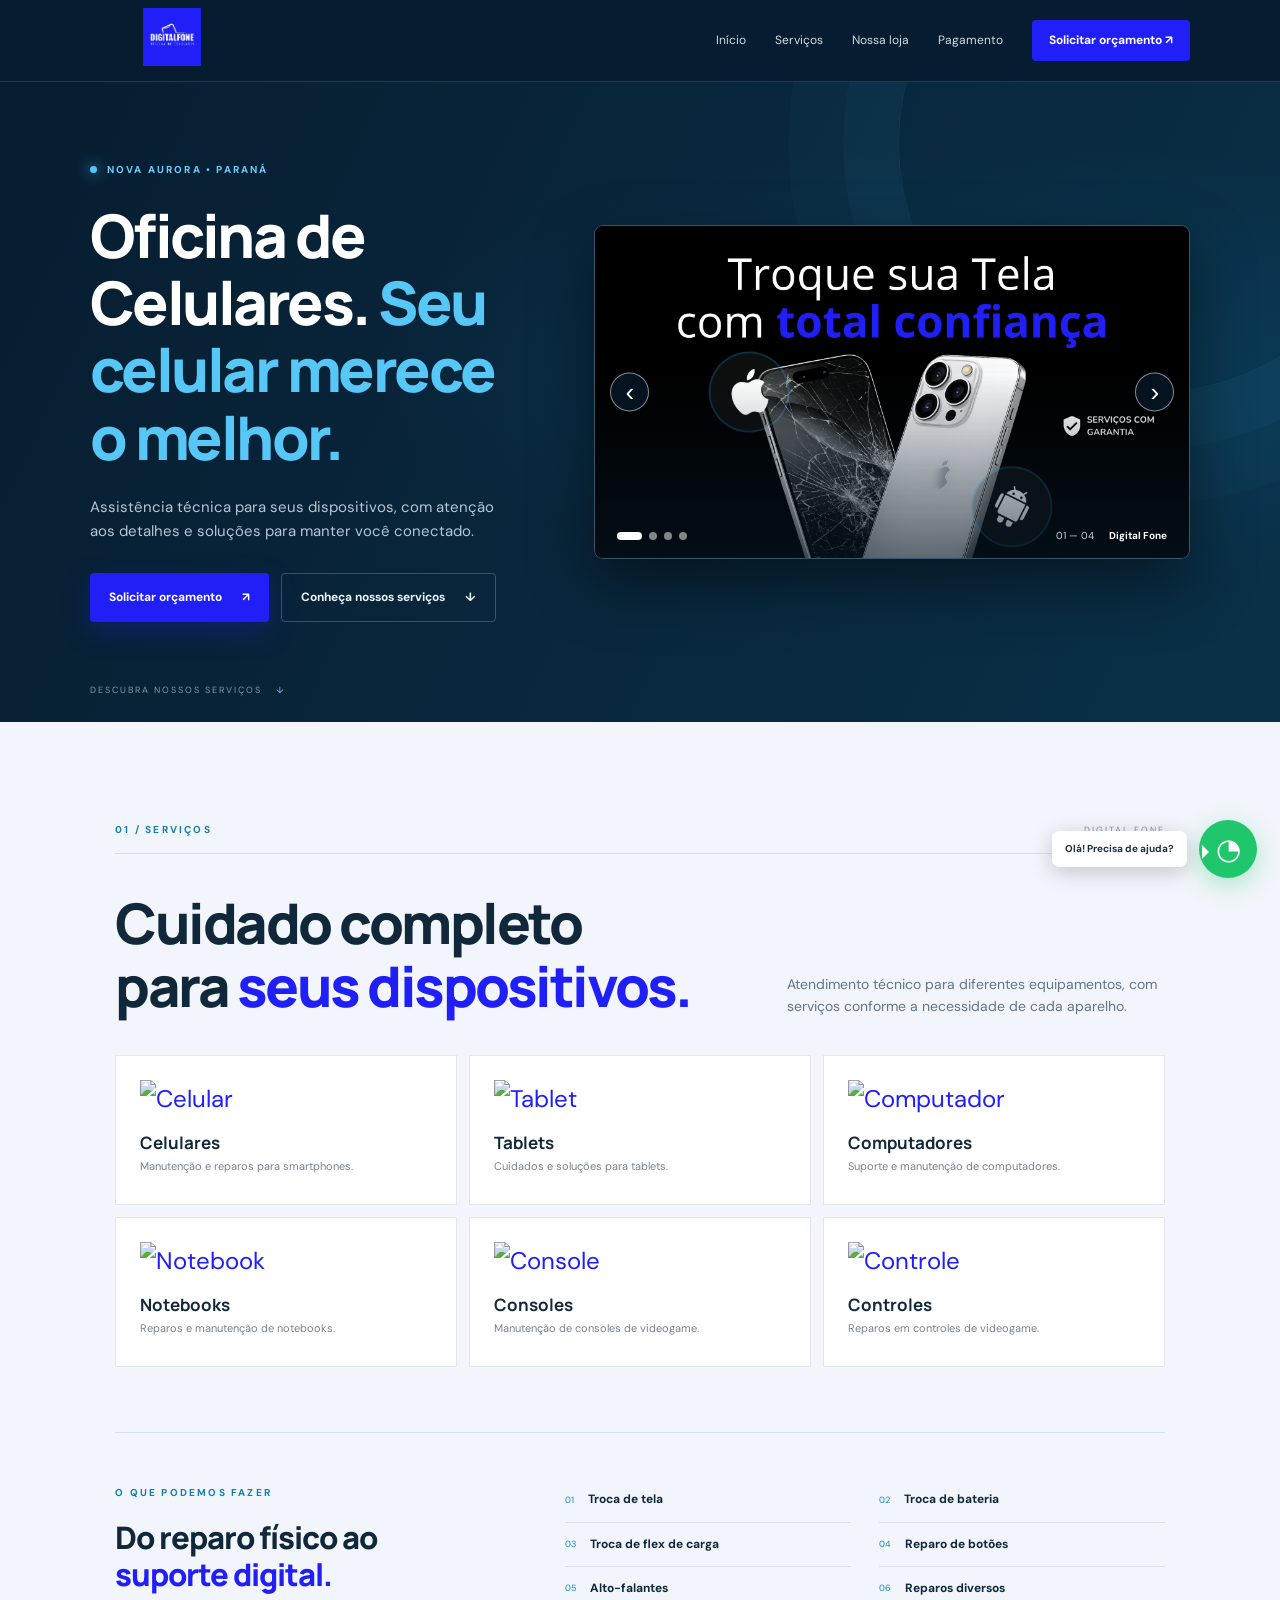
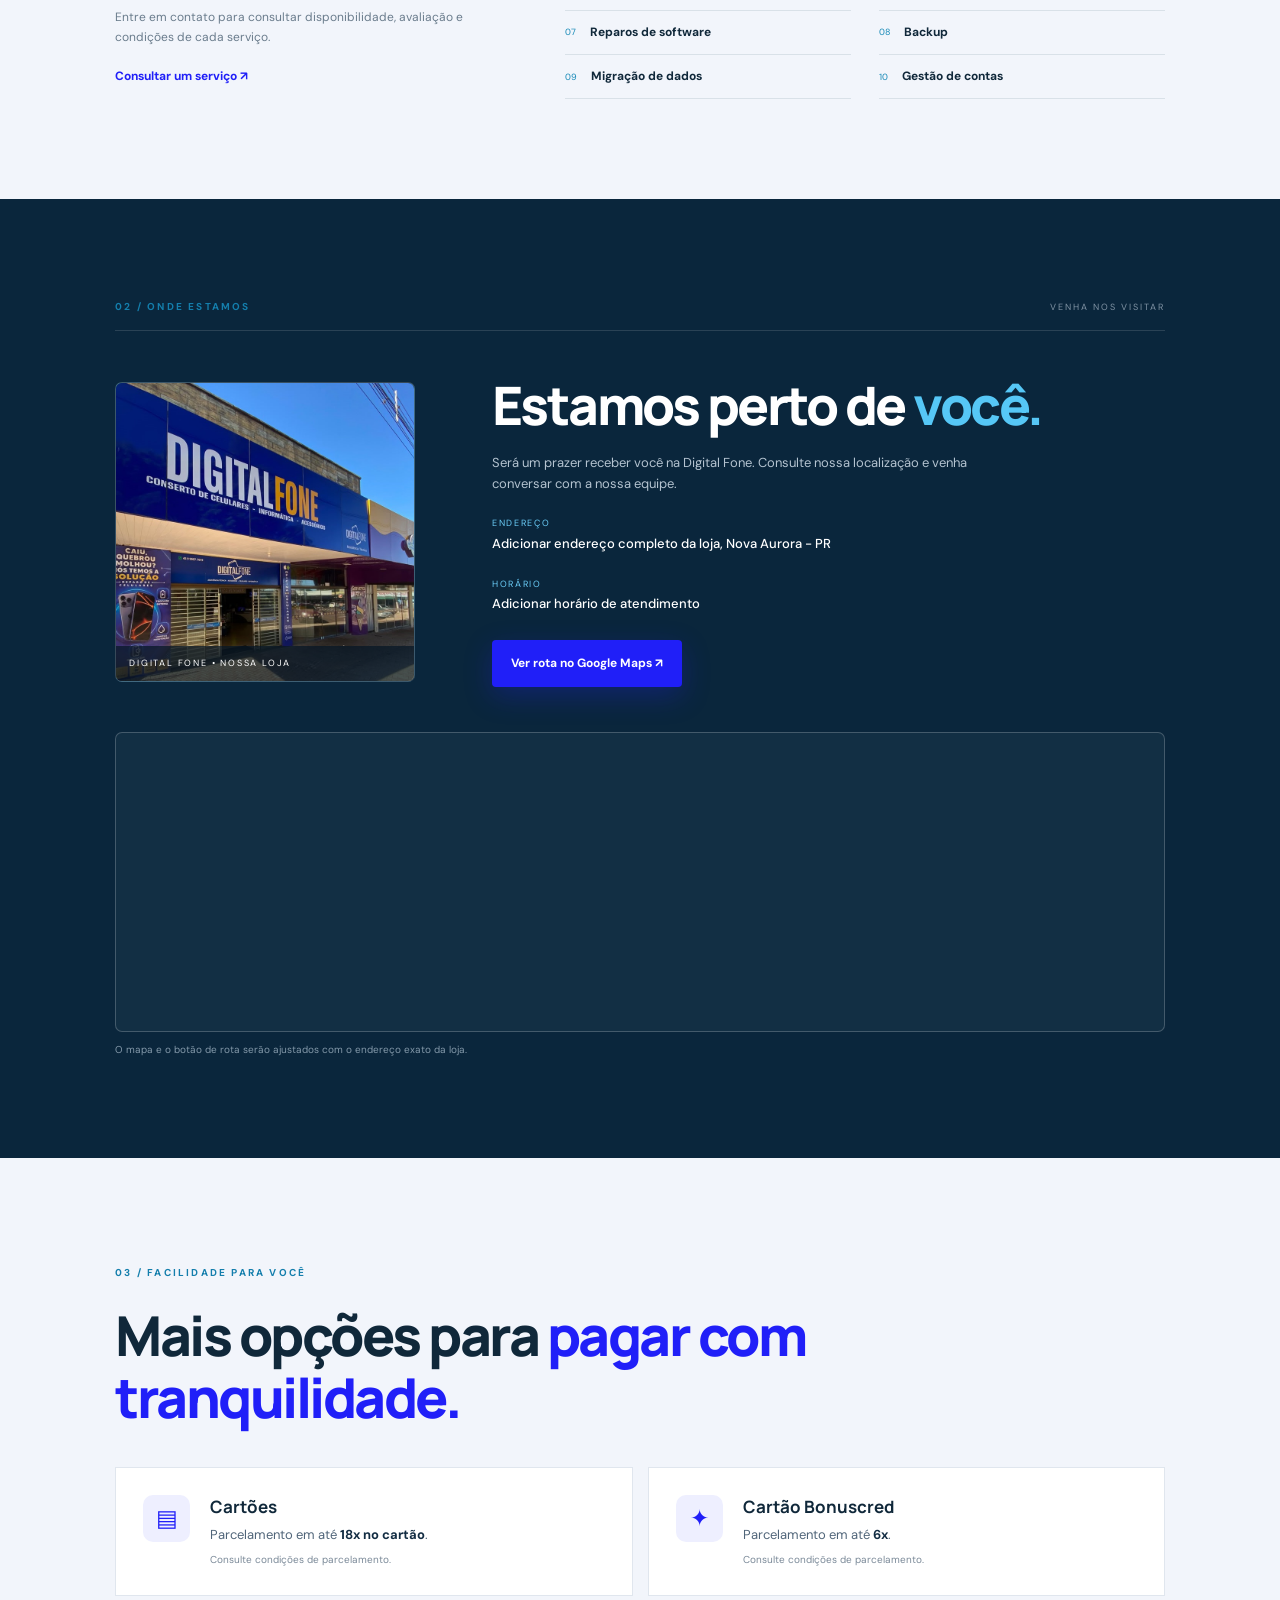
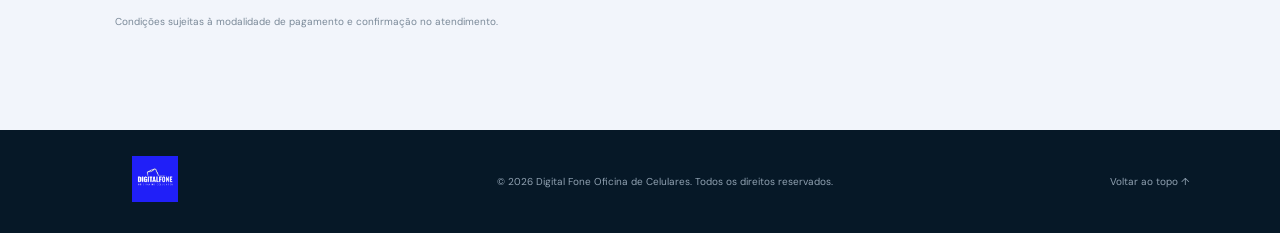
==== commit 6ae105ca: "Update index.html" ====
--- a/index.html
+++ b/index.html
@@ -66,7 +66,7 @@
 
   <article class="device-card">
     <span class="device-icon">
-      <i class="fa-solid fa-mobile-screen-button"></i>
+      <img src="assets/icons/celular.svg" alt="Celular">
     </span>
     <h3>Celulares</h3>
     <p>Manutenção e reparos para smartphones.</p>
@@ -74,7 +74,7 @@
 
   <article class="device-card">
     <span class="device-icon">
-      <i class="fa-solid fa-tablet-screen-button"></i>
+      <img src="assets/icons/tablet.svg" alt="Tablet">
     </span>
     <h3>Tablets</h3>
     <p>Cuidados e soluções para tablets.</p>
@@ -82,7 +82,7 @@
 
   <article class="device-card">
     <span class="device-icon">
-      <i class="fa-solid fa-desktop"></i>
+      <img src="assets/icons/computador.svg" alt="Computador">
     </span>
     <h3>Computadores</h3>
     <p>Suporte e manutenção de computadores.</p>
@@ -90,7 +90,7 @@
 
   <article class="device-card">
     <span class="device-icon">
-      <i class="fa-solid fa-laptop"></i>
+      <img src="assets/icons/notebook.svg" alt="Notebook">
     </span>
     <h3>Notebooks</h3>
     <p>Reparos e manutenção de notebooks.</p>
@@ -98,7 +98,7 @@
 
   <article class="device-card">
     <span class="device-icon">
-      <i class="fa-solid fa-gamepad"></i>
+      <img src="assets/icons/console.svg" alt="Console">
     </span>
     <h3>Consoles</h3>
     <p>Manutenção de consoles de videogame.</p>
@@ -106,7 +106,7 @@
 
   <article class="device-card">
     <span class="device-icon">
-      <i class="fa-solid fa-gamepad"></i>
+      <img src="assets/icons/controle.svg" alt="Controle">
     </span>
     <h3>Controles</h3>
     <p>Reparos em controles de videogame.</p>
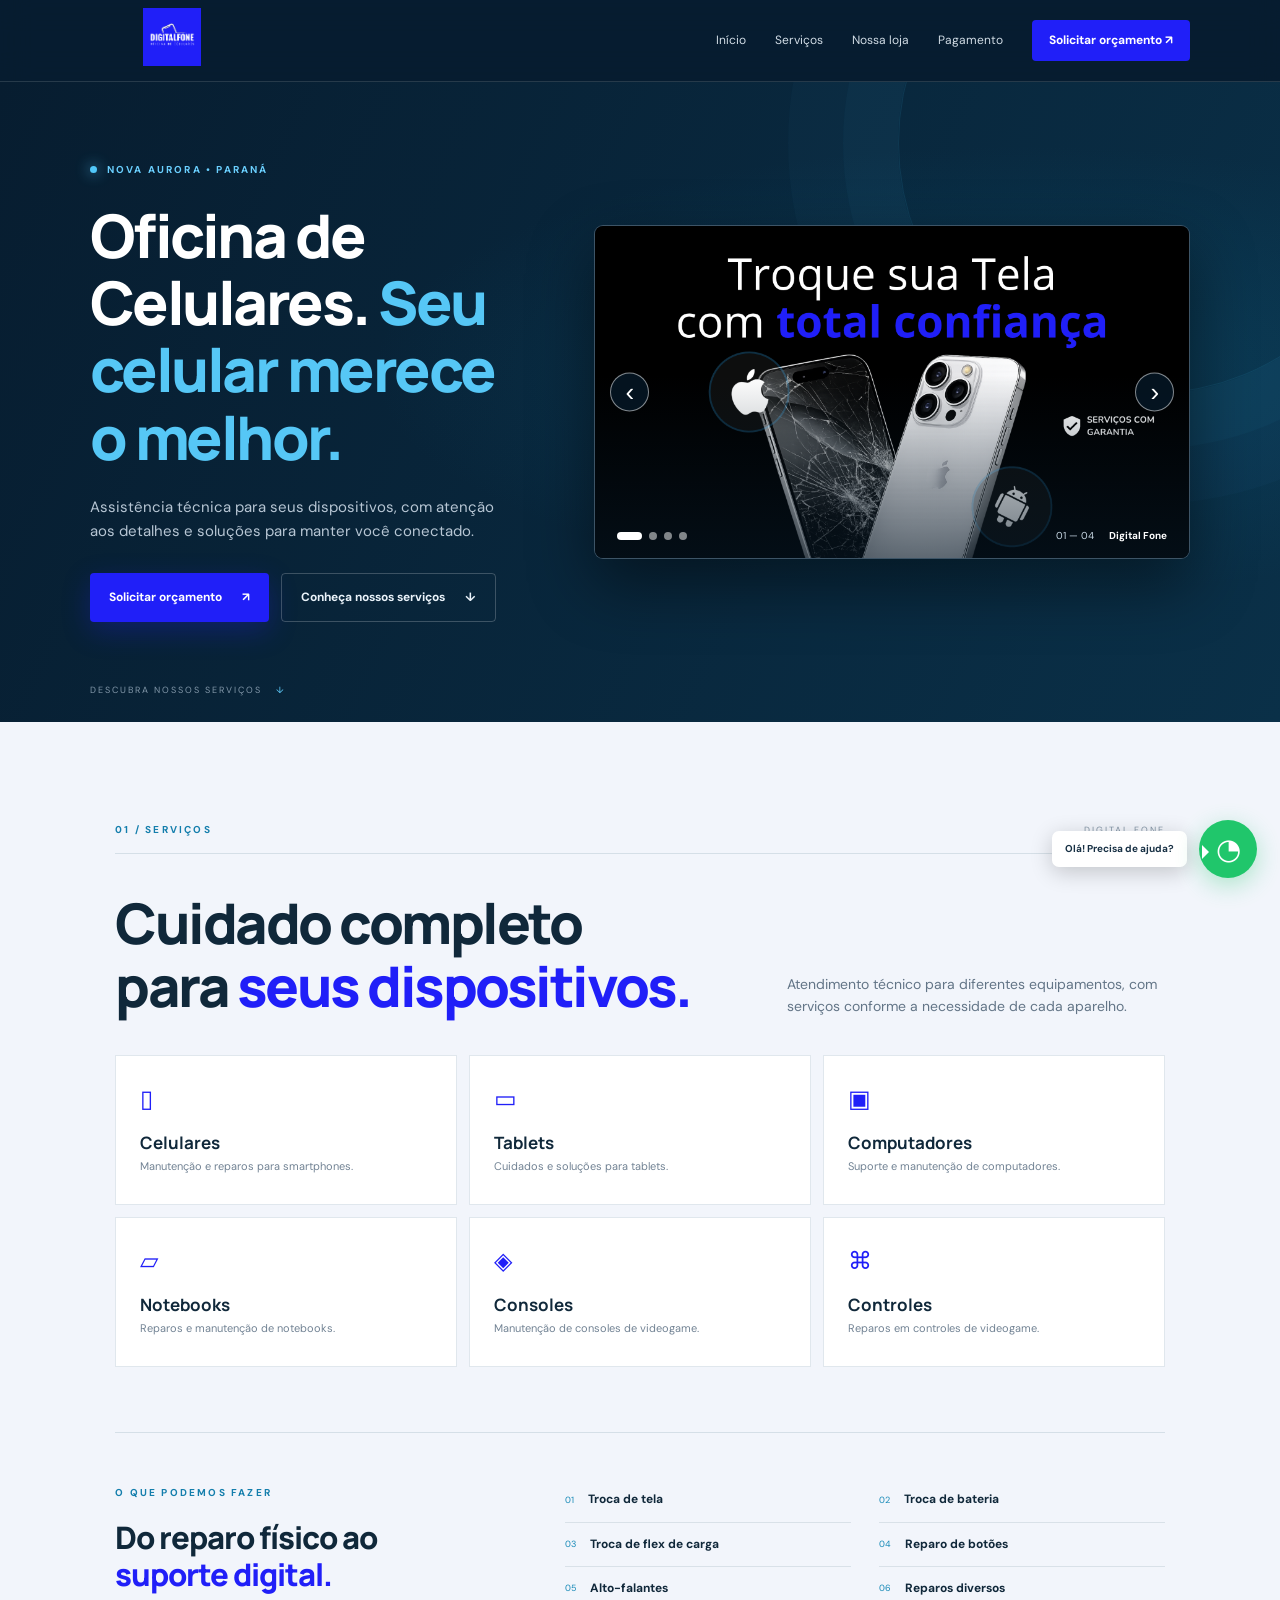
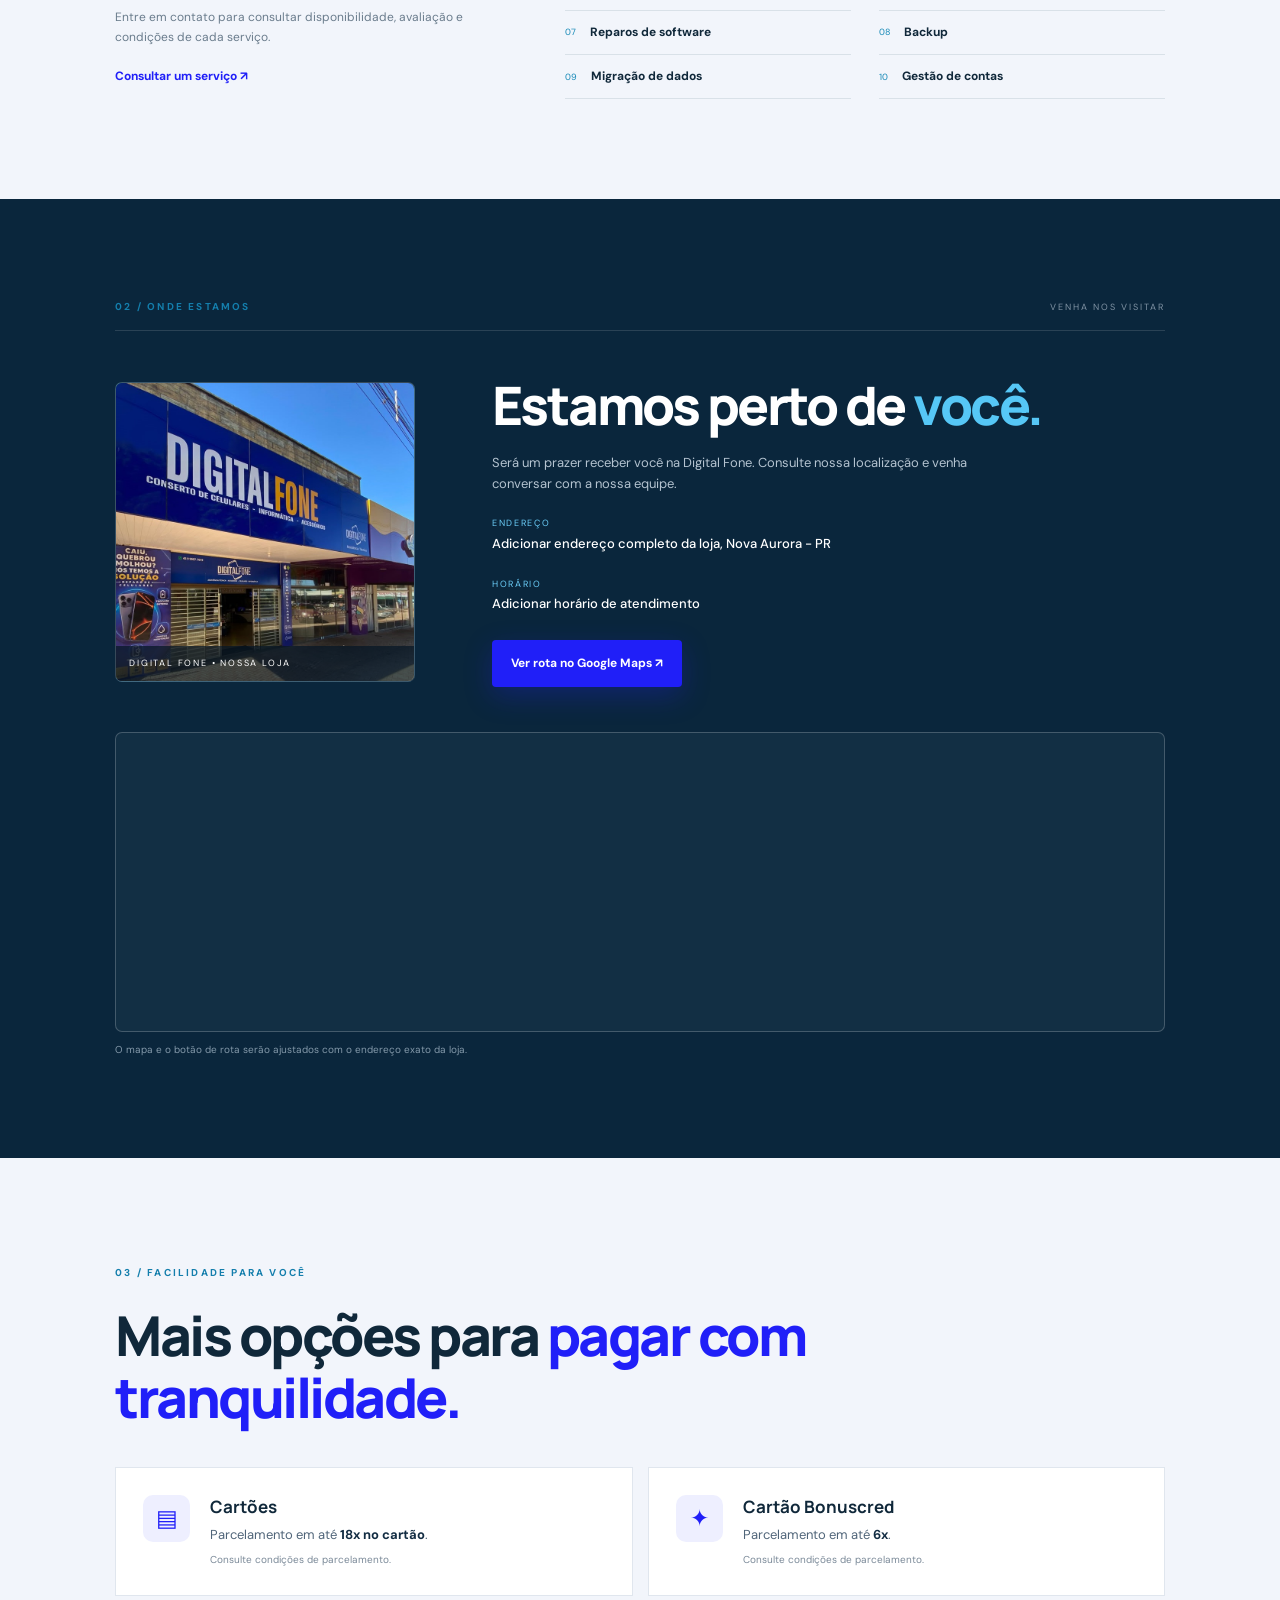
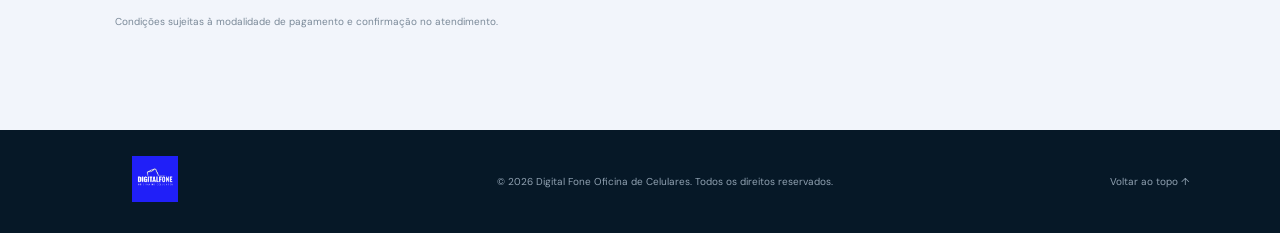
==== commit 471b8694: "Update index.html" ====
--- a/index.html
+++ b/index.html
@@ -61,58 +61,14 @@
     <section class="services section" id="servicos">
       <div class="section-top"><span class="kicker">01 / SERVIÇOS</span><span class="section-index">DIGITAL FONE</span></div>
       <div class="section-heading"><h2>Cuidado completo para <em>seus dispositivos.</em></h2><p>Atendimento técnico para diferentes equipamentos, com serviços conforme a necessidade de cada aparelho.</p></div>
-      
-<div class="device-grid">
-
-  <article class="device-card">
-    <span class="device-icon">
-      <img src="assets/icons/celular.svg" alt="Celular">
-    </span>
-    <h3>Celulares</h3>
-    <p>Manutenção e reparos para smartphones.</p>
-  </article>
-
-  <article class="device-card">
-    <span class="device-icon">
-      <img src="assets/icons/tablet.svg" alt="Tablet">
-    </span>
-    <h3>Tablets</h3>
-    <p>Cuidados e soluções para tablets.</p>
-  </article>
-
-  <article class="device-card">
-    <span class="device-icon">
-      <img src="assets/icons/computador.svg" alt="Computador">
-    </span>
-    <h3>Computadores</h3>
-    <p>Suporte e manutenção de computadores.</p>
-  </article>
-
-  <article class="device-card">
-    <span class="device-icon">
-      <img src="assets/icons/notebook.svg" alt="Notebook">
-    </span>
-    <h3>Notebooks</h3>
-    <p>Reparos e manutenção de notebooks.</p>
-  </article>
-
-  <article class="device-card">
-    <span class="device-icon">
-      <img src="assets/icons/console.svg" alt="Console">
-    </span>
-    <h3>Consoles</h3>
-    <p>Manutenção de consoles de videogame.</p>
-  </article>
-
-  <article class="device-card">
-    <span class="device-icon">
-      <img src="assets/icons/controle.svg" alt="Controle">
-    </span>
-    <h3>Controles</h3>
-    <p>Reparos em controles de videogame.</p>
-  </article>
-
-</div>
+      <div class="device-grid">
+        <article class="device-card"><span class="device-icon">▯</span><h3>Celulares</h3><p>Manutenção e reparos para smartphones.</p></article>
+        <article class="device-card"><span class="device-icon">▭</span><h3>Tablets</h3><p>Cuidados e soluções para tablets.</p></article>
+        <article class="device-card"><span class="device-icon">▣</span><h3>Computadores</h3><p>Suporte e manutenção de computadores.</p></article>
+        <article class="device-card"><span class="device-icon">▱</span><h3>Notebooks</h3><p>Reparos e manutenção de notebooks.</p></article>
+        <article class="device-card"><span class="device-icon">◈</span><h3>Consoles</h3><p>Manutenção de consoles de videogame.</p></article>
+        <article class="device-card"><span class="device-icon">⌘</span><h3>Controles</h3><p>Reparos em controles de videogame.</p></article>
+      </div>
       <div class="repair-area">
         <div class="repair-intro"><span class="kicker">O QUE PODEMOS FAZER</span><h3>Do reparo físico ao <em>suporte digital.</em></h3><p>Entre em contato para consultar disponibilidade, avaliação e condições de cada serviço.</p><a class="text-link whatsapp-link" href="#" target="_blank" rel="noopener">Consultar um serviço ↗</a></div>
         <div class="repair-list">
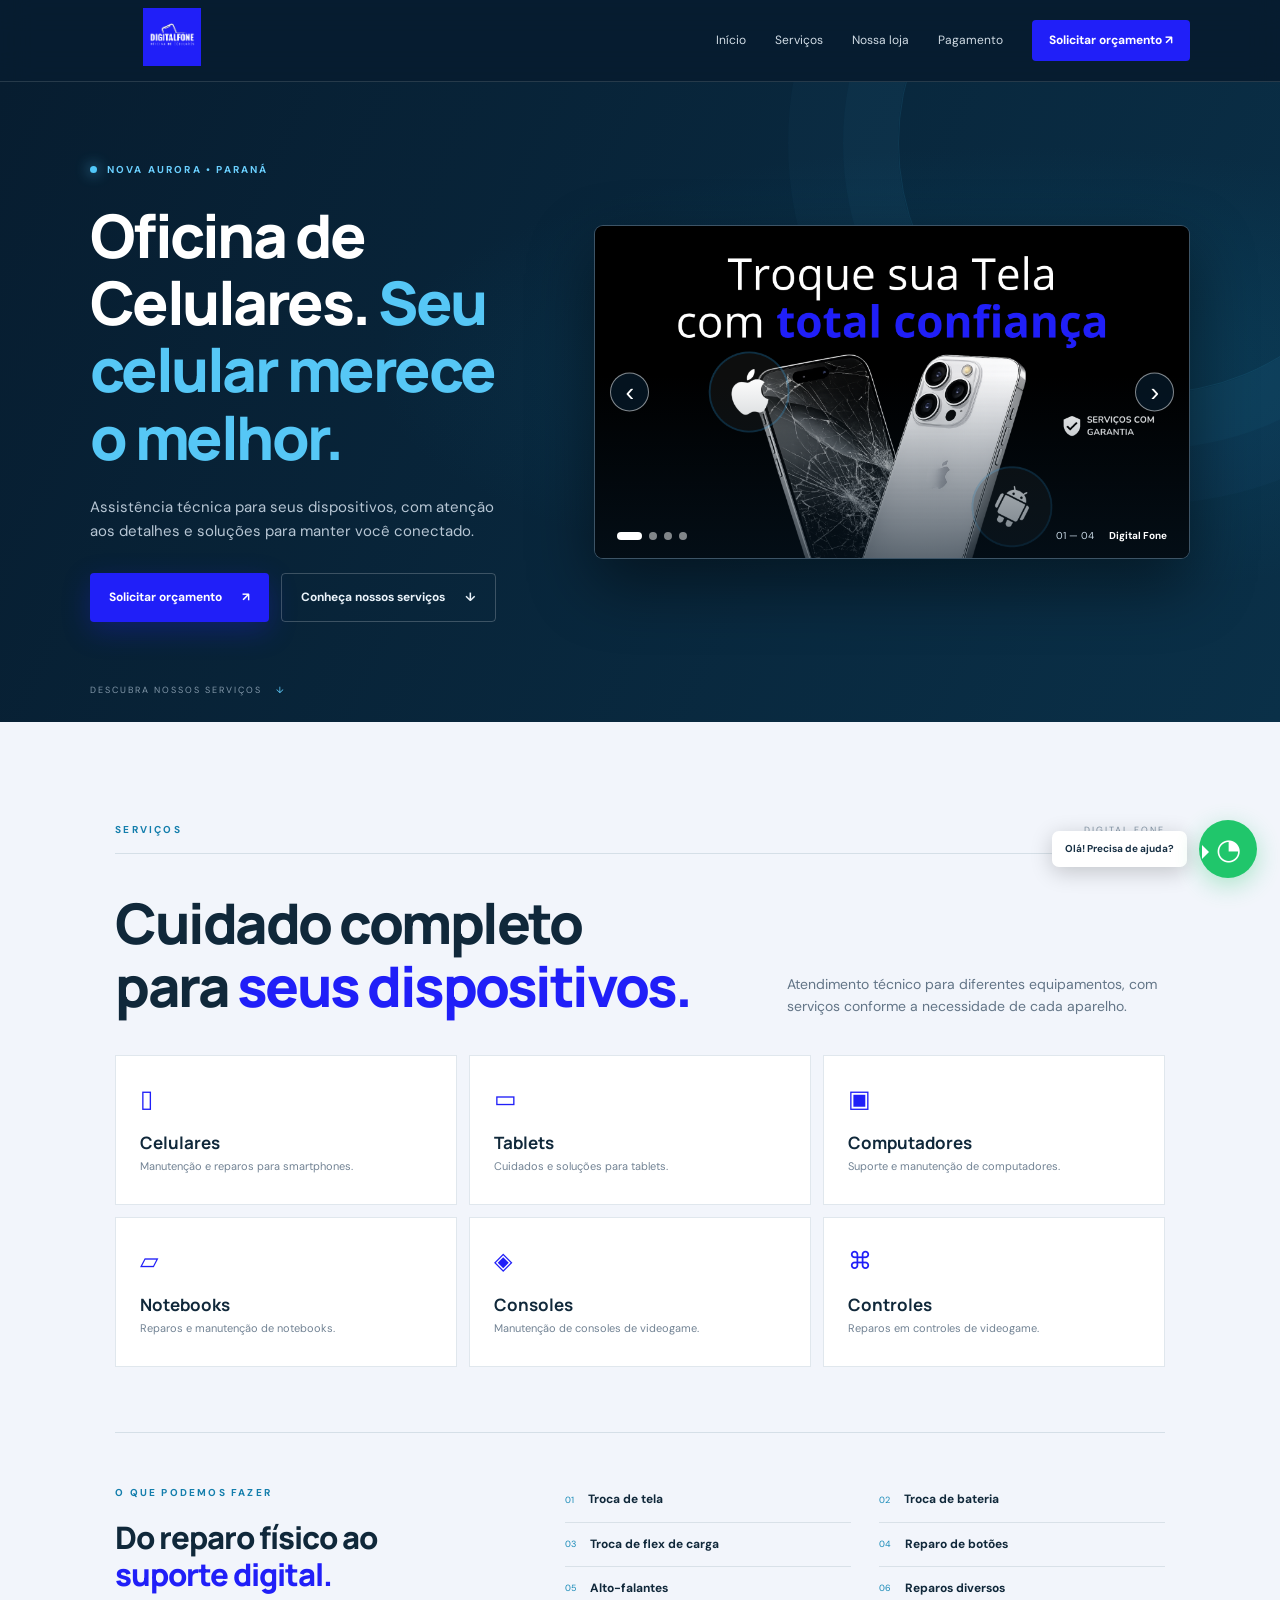
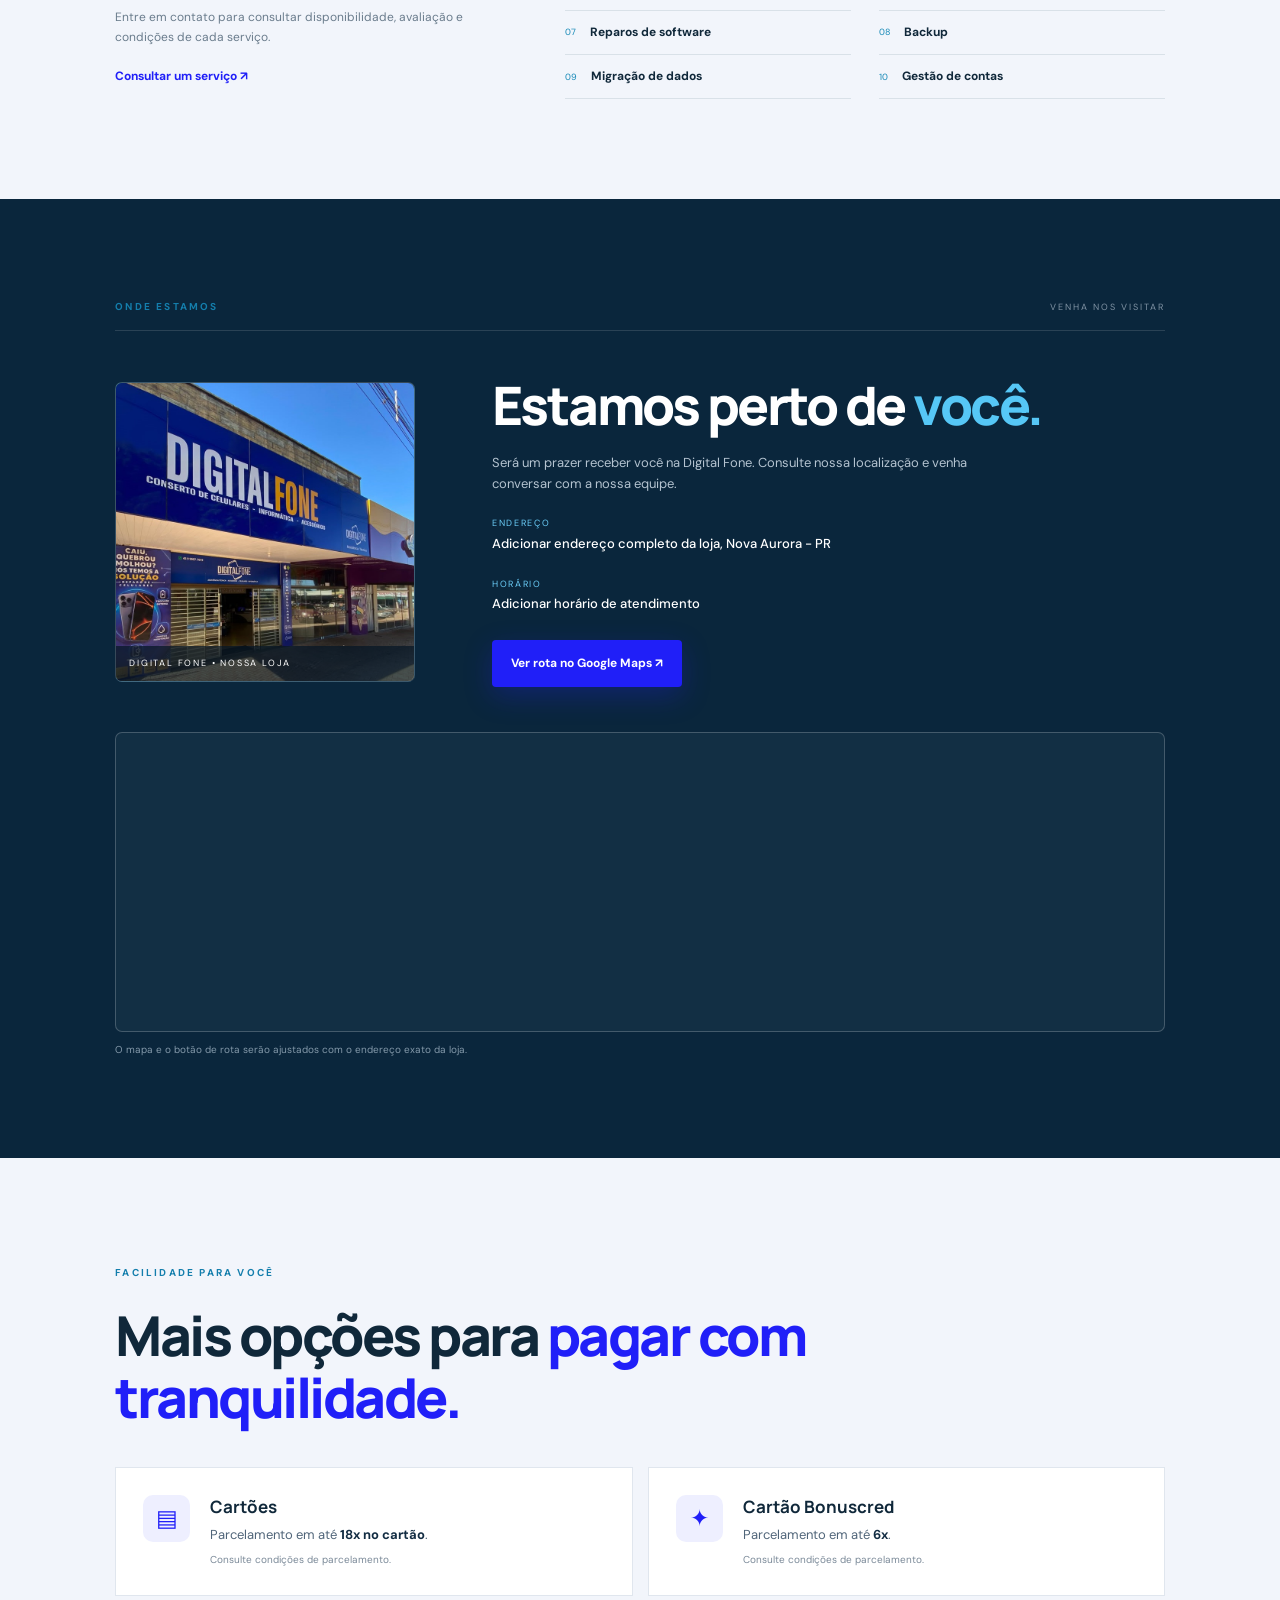
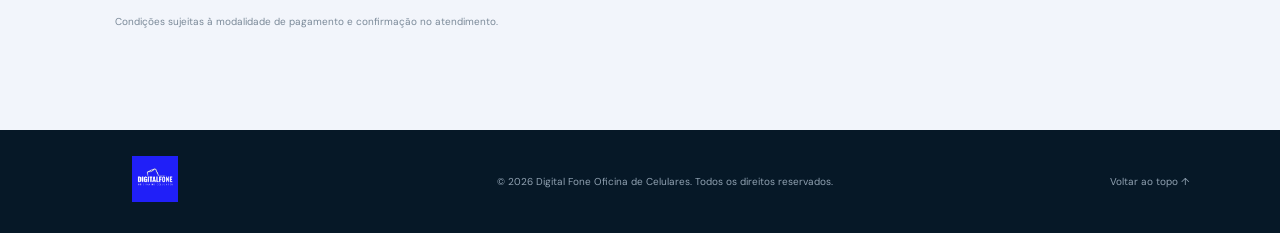
==== commit 5eb15bad: "Update index.html" ====
--- a/index.html
+++ b/index.html
@@ -59,7 +59,7 @@
     </section>
 
     <section class="services section" id="servicos">
-      <div class="section-top"><span class="kicker">01 / SERVIÇOS</span><span class="section-index">DIGITAL FONE</span></div>
+      <div class="section-top"><span class="kicker">SERVIÇOS</span><span class="section-index">DIGITAL FONE</span></div>
       <div class="section-heading"><h2>Cuidado completo para <em>seus dispositivos.</em></h2><p>Atendimento técnico para diferentes equipamentos, com serviços conforme a necessidade de cada aparelho.</p></div>
       <div class="device-grid">
         <article class="device-card"><span class="device-icon">▯</span><h3>Celulares</h3><p>Manutenção e reparos para smartphones.</p></article>
@@ -82,7 +82,7 @@
     </section>
 
     <section class="store section" id="loja">
-      <div class="section-top"><span class="kicker">02 / ONDE ESTAMOS</span><span class="section-index">VENHA NOS VISITAR</span></div>
+      <div class="section-top"><span class="kicker">ONDE ESTAMOS</span><span class="section-index">VENHA NOS VISITAR</span></div>
       <div class="store-layout">
         <div class="store-photo"><img src="assets/fachada.png" alt="Fachada da loja Digital Fone"><span class="photo-label">DIGITAL FONE • NOSSA LOJA</span></div>
         <div class="store-info"><h2>Estamos perto de <em>você.</em></h2><p>Será um prazer receber você na Digital Fone. Consulte nossa localização e venha conversar com a nossa equipe.</p>
@@ -96,7 +96,7 @@
     </section>
 
     <section class="payments section" id="pagamento">
-      <div class="payment-content"><span class="kicker">03 / FACILIDADE PARA VOCÊ</span><h2>Mais opções para <em>pagar com tranquilidade.</em></h2>
+      <div class="payment-content"><span class="kicker">FACILIDADE PARA VOCÊ</span><h2>Mais opções para <em>pagar com tranquilidade.</em></h2>
         <div class="payment-cards">
           <article class="payment-card"><span class="payment-symbol">▤</span><div><h3>Cartões</h3><p>Parcelamento em até <strong>18x no cartão</strong>.</p><small>Consulte condições de parcelamento.</small></div></article>
           <article class="payment-card"><span class="payment-symbol">✦</span><div><h3>Cartão Bonuscred</h3><p>Parcelamento em até <strong>6x</strong>.</p><small>Consulte condições de parcelamento.</small></div></article>
